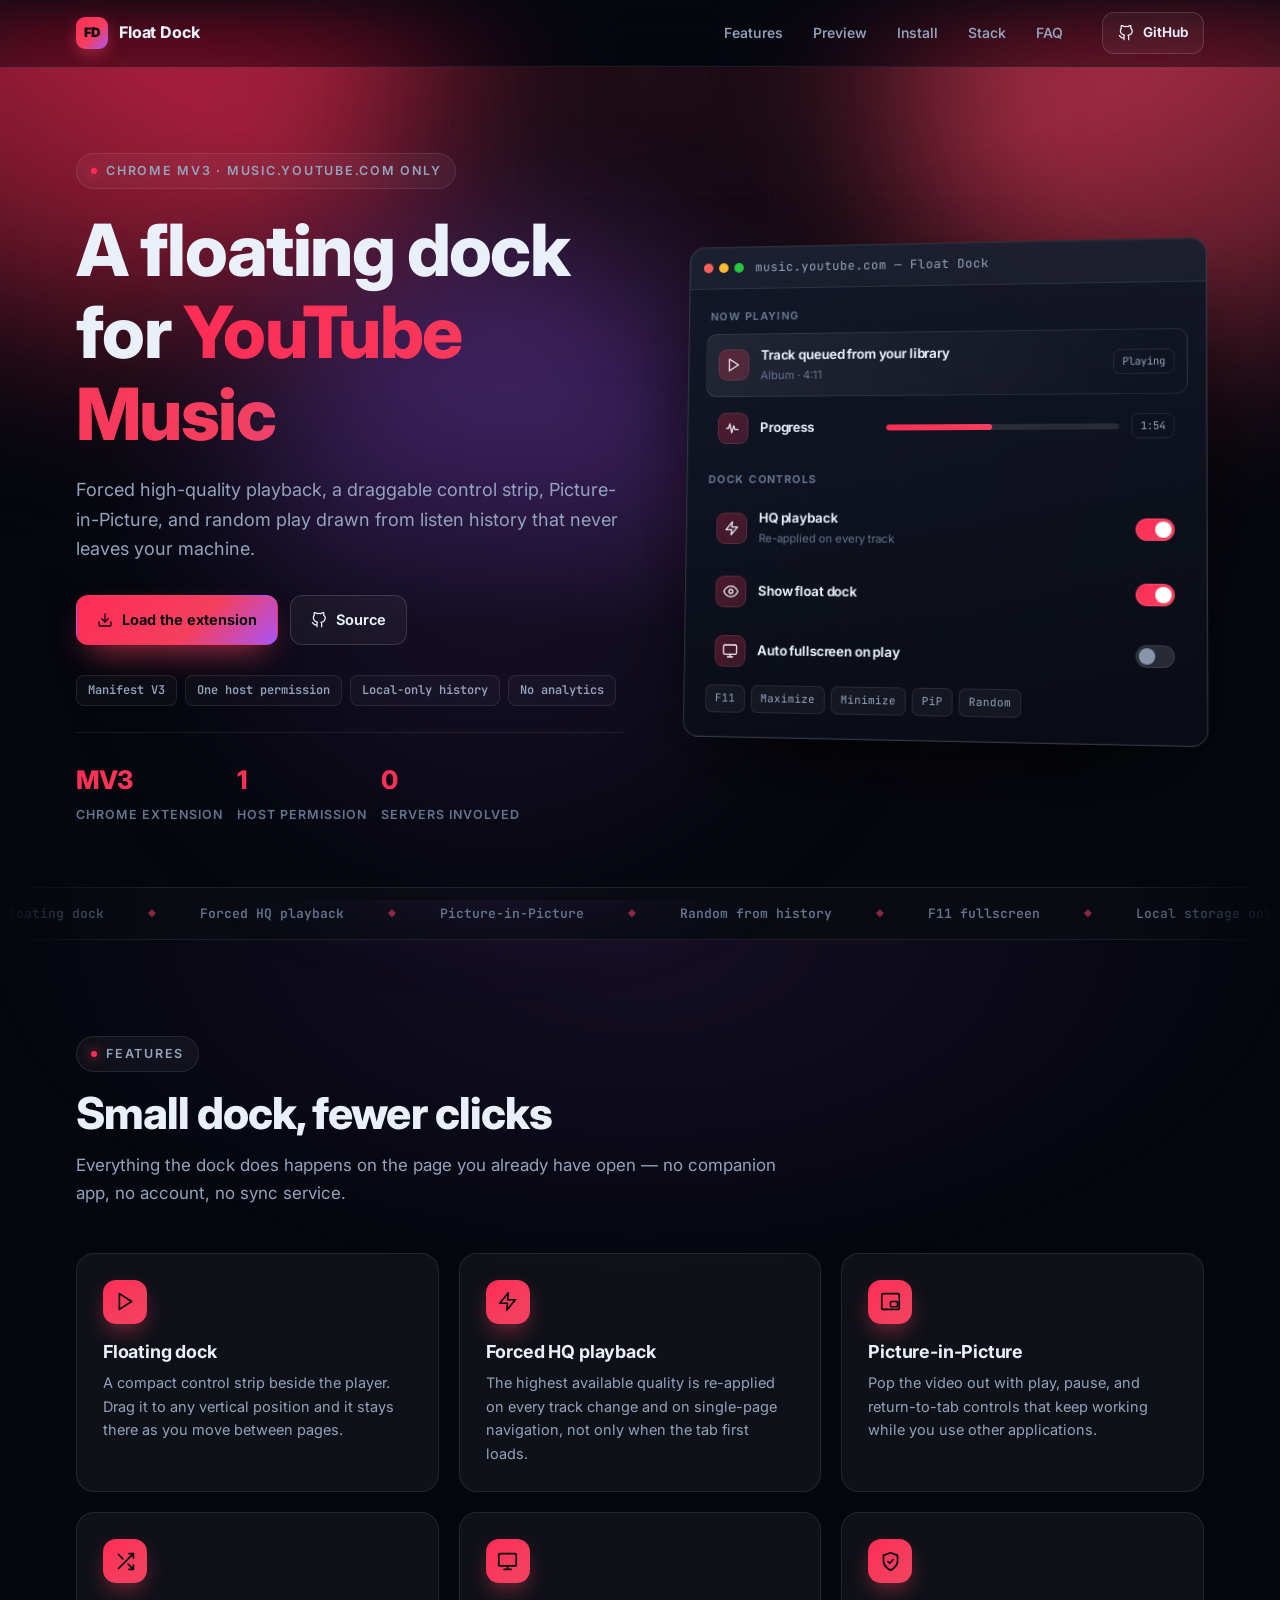
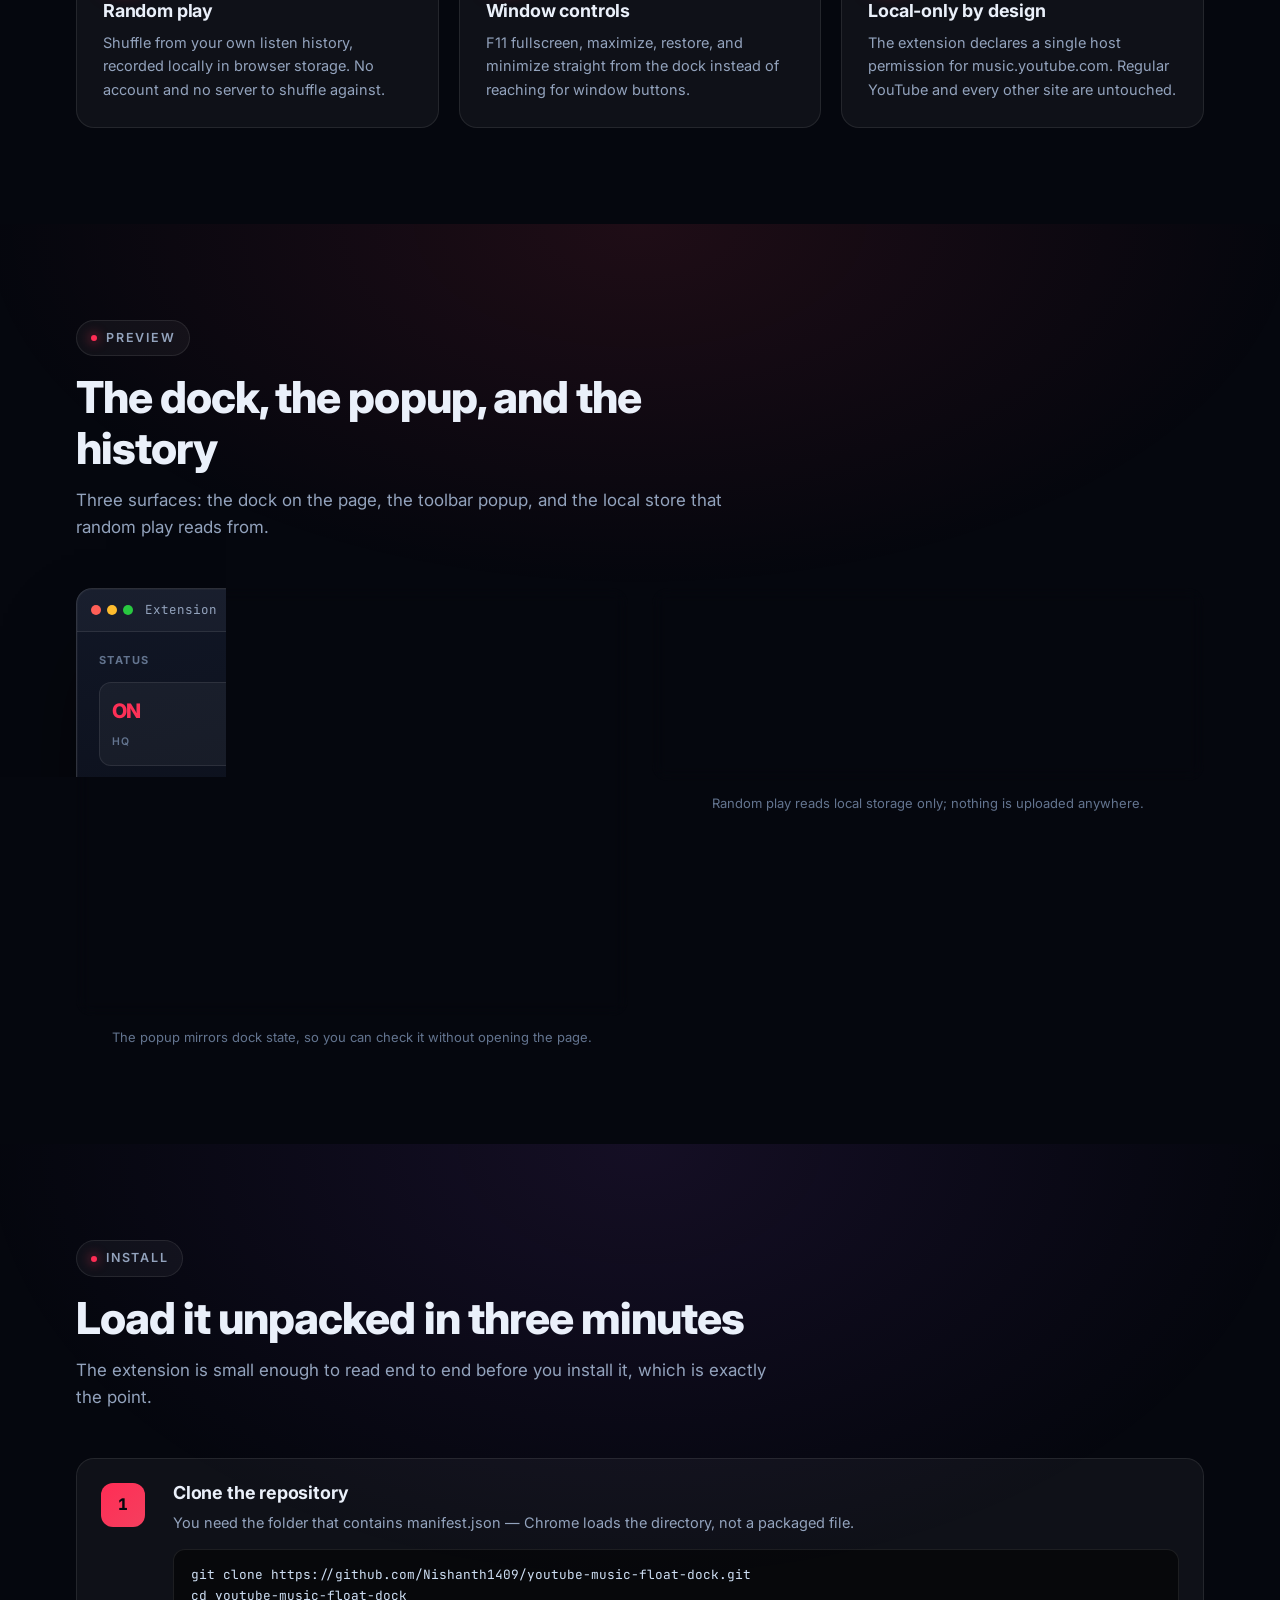
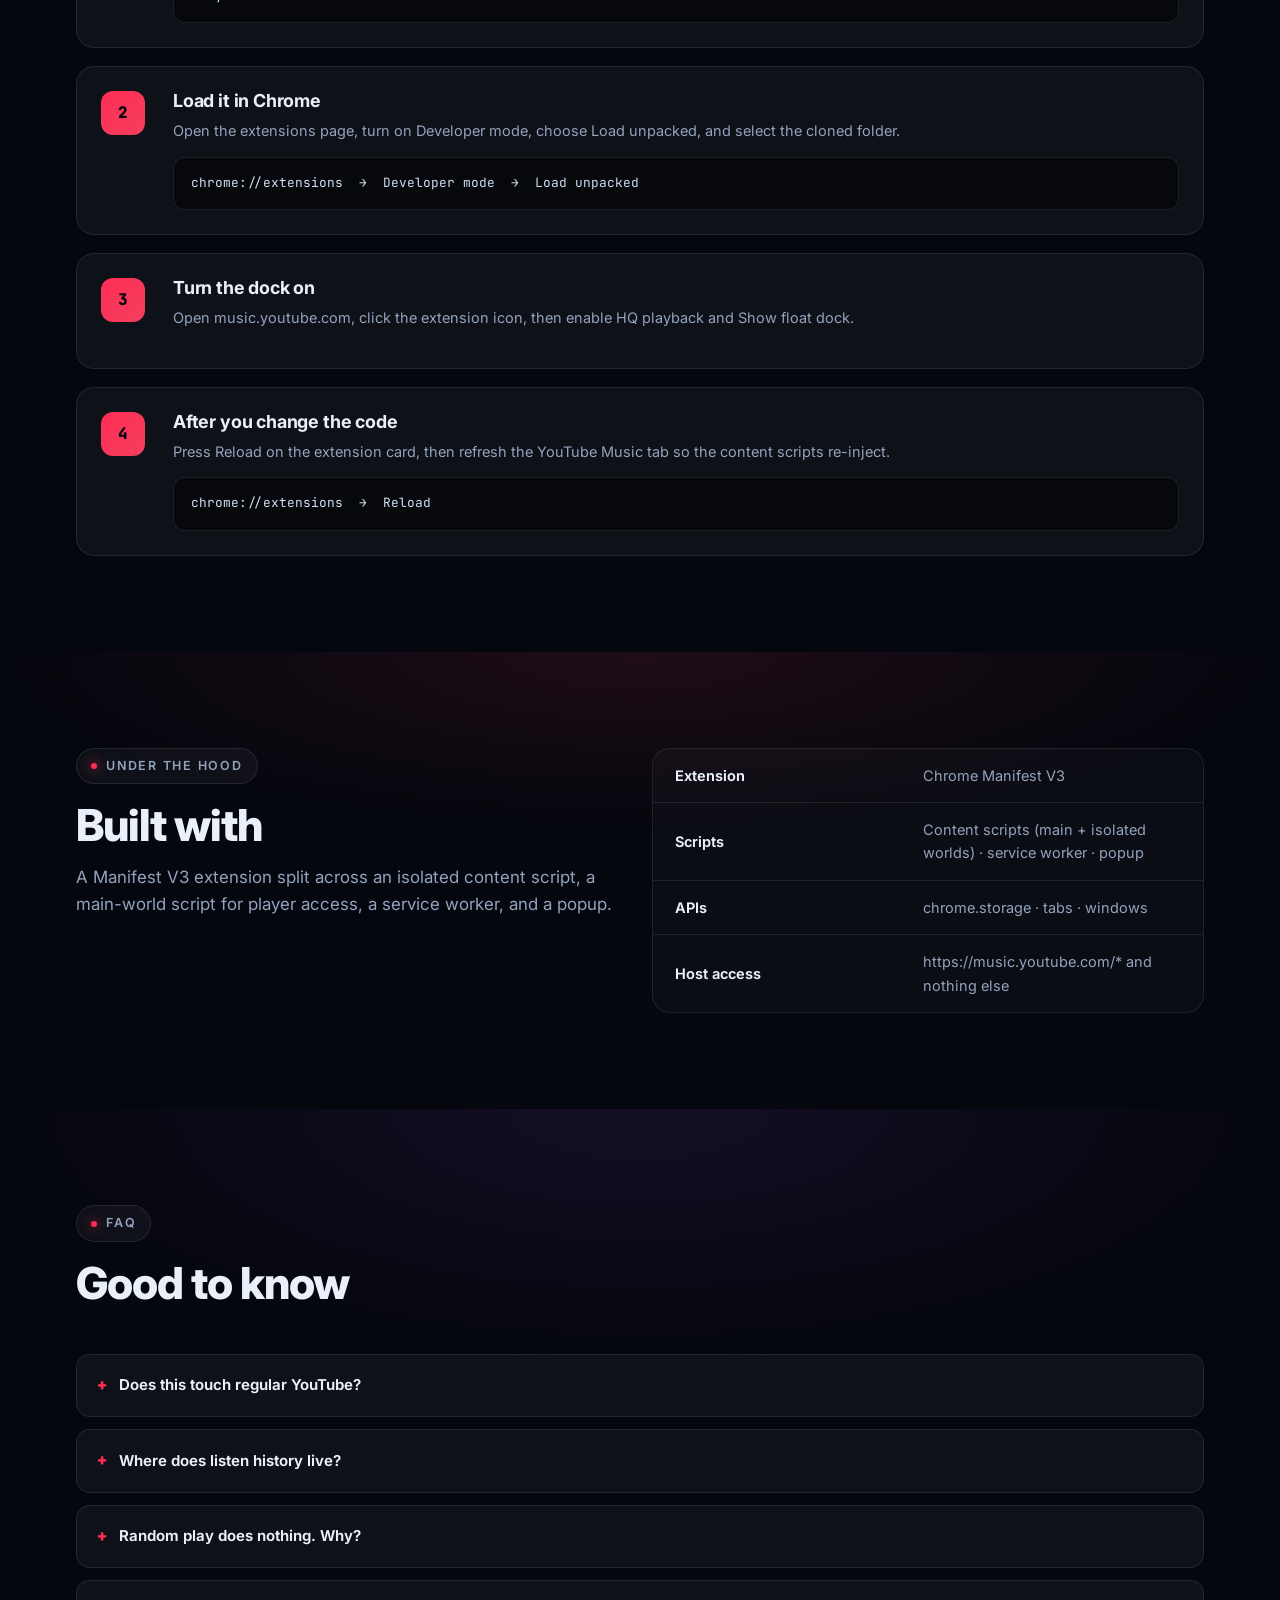
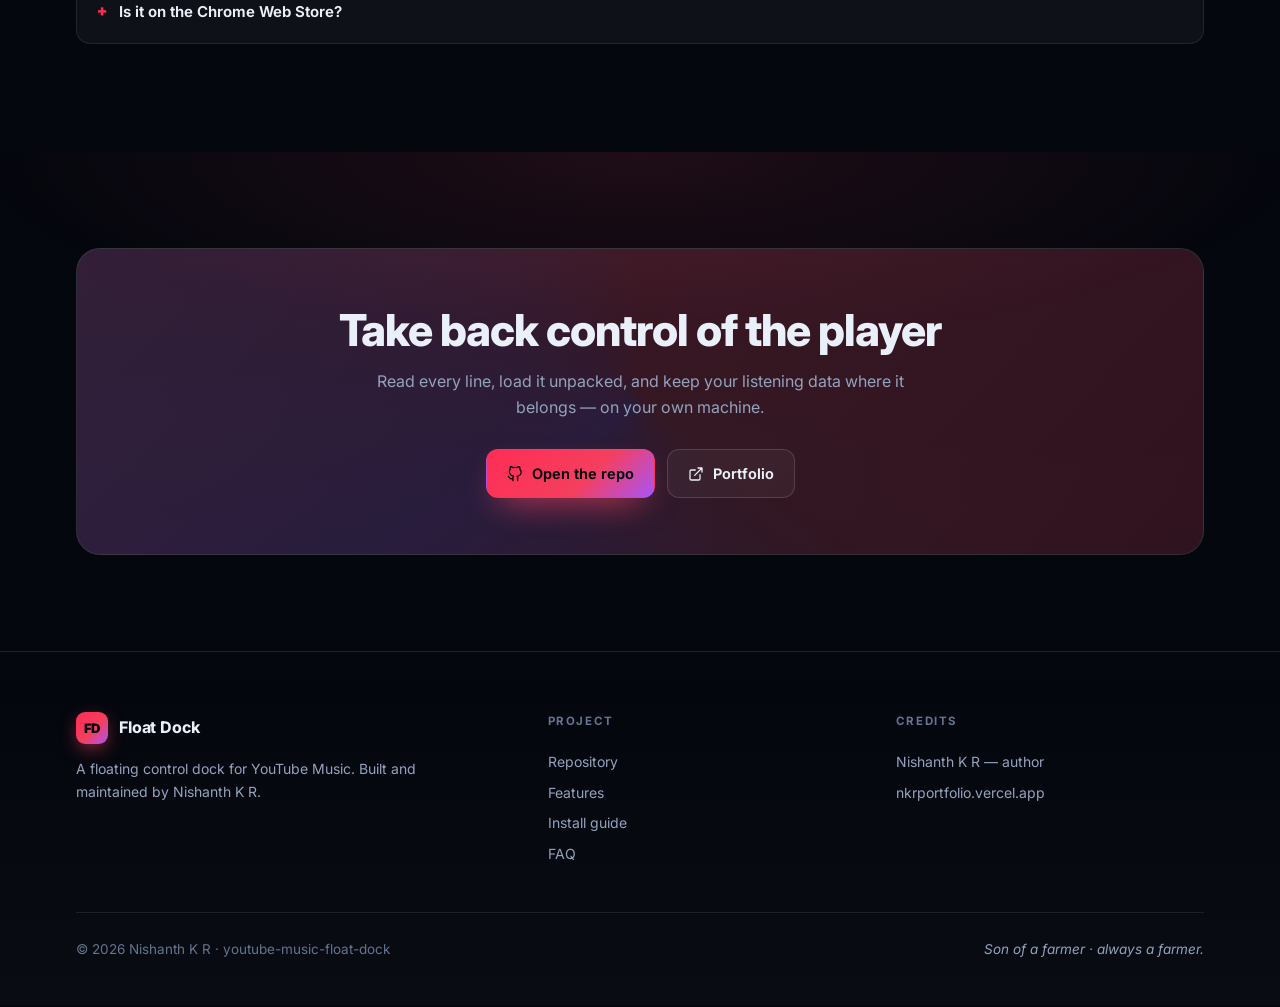
==== docs/index.html @ 1403c160 "Add project showcase site for GitHub Pages" ====
<!doctype html>
<html lang="en">
<head>
<meta charset="utf-8" />
<meta name="viewport" content="width=device-width,initial-scale=1" />
<title>Float Dock — A floating control dock for YouTube Music</title>
<meta name="description" content="Forced high-quality playback, a draggable control strip, Picture-in-Picture, and random play drawn from listen history that never leaves your machine." />
<meta name="author" content="Nishanth K R" />
<meta name="color-scheme" content="dark" />
<meta property="og:type" content="website" />
<meta property="og:title" content="Float Dock — A floating control dock for YouTube Music" />
<meta property="og:description" content="Forced high-quality playback, a draggable control strip, Picture-in-Picture, and random play drawn from listen history that never leaves your machine." />
<meta property="og:url" content="https://nishanth1409.github.io/youtube-music-float-dock/" />
<meta name="twitter:card" content="summary_large_image" />
<link rel="icon" href="data:image/svg+xml,%3Csvg xmlns=%22http://www.w3.org/2000/svg%22 viewBox=%220 0 32 32%22%3E%3Crect width=%2232%22 height=%2232%22 rx=%228%22 fill=%22%23ff2d55%22/%3E%3C/svg%3E" />
<link rel="preconnect" href="https://fonts.googleapis.com" />
<link rel="preconnect" href="https://fonts.gstatic.com" crossorigin />
<link href="https://fonts.googleapis.com/css2?family=Inter:wght@400;500;550;600;650;700;750;800;900&family=JetBrains+Mono:wght@400;500;600&display=swap" rel="stylesheet" />
<style>
:root{--a1:#ff2d55;--a2:#f43f5e;--a3:#a855f7}

*,*::before,*::after{box-sizing:border-box}
:root{
  --bg:#05070e; --bg2:#080c17;
  --txt:#eaf0fa; --mut:#93a3bd; --dim:#63748f;
  --card:rgba(255,255,255,.042); --card2:rgba(255,255,255,.028);
  --stroke:rgba(255,255,255,.085); --stroke2:rgba(255,255,255,.14);
  --r:18px; --maxw:1180px;
  --f:'Inter',ui-sans-serif,system-ui,-apple-system,'Segoe UI',Roboto,sans-serif;
  --fm:'JetBrains Mono',ui-monospace,'Cascadia Code',Consolas,monospace;
}
html{scroll-behavior:smooth}
body{margin:0;background:var(--bg);color:var(--txt);font-family:var(--f);
  -webkit-font-smoothing:antialiased;line-height:1.62;overflow-x:hidden}
img{max-width:100%;display:block}
a{color:inherit;text-decoration:none}

/* ---------- background ---------- */
.aurora{position:fixed;inset:-15% -10%;z-index:0;filter:blur(90px);opacity:.62;pointer-events:none}
.blob{position:absolute;border-radius:50%;mix-blend-mode:screen}
.b1{width:52vw;height:52vw;left:-8vw;top:-14vw;background:var(--a1);animation:drift1 26s ease-in-out infinite}
.b2{width:46vw;height:46vw;right:-6vw;top:-6vw;background:var(--a2);animation:drift2 31s ease-in-out infinite}
.b3{width:42vw;height:42vw;left:28vw;top:32vw;background:var(--a3);animation:drift3 36s ease-in-out infinite}
@keyframes drift1{0%,100%{transform:translate3d(0,0,0) scale(1)}50%{transform:translate3d(7vw,5vw,0) scale(1.14)}}
@keyframes drift2{0%,100%{transform:translate3d(0,0,0) scale(1.06)}50%{transform:translate3d(-6vw,7vw,0) scale(.9)}}
@keyframes drift3{0%,100%{transform:translate3d(0,0,0) scale(.95)}50%{transform:translate3d(5vw,-6vw,0) scale(1.15)}}
.grid-bg{position:fixed;inset:0;z-index:0;pointer-events:none;opacity:.35;
  background-image:linear-gradient(rgba(255,255,255,.045) 1px,transparent 1px),
                   linear-gradient(90deg,rgba(255,255,255,.045) 1px,transparent 1px);
  background-size:64px 64px;
  mask-image:radial-gradient(120% 90% at 50% 0%,#000 25%,transparent 75%);
  -webkit-mask-image:radial-gradient(120% 90% at 50% 0%,#000 25%,transparent 75%)}
.vignette{position:fixed;inset:0;z-index:0;pointer-events:none;
  background:radial-gradient(120% 80% at 50% -10%,transparent 40%,rgba(5,7,14,.85) 100%)}
.shell{position:relative;z-index:2}

/* ---------- layout ---------- */
.wrap{width:100%;max-width:var(--maxw);margin:0 auto;padding:0 26px}
section{padding:96px 0;position:relative}
section::before{content:'';position:absolute;inset:0;pointer-events:none;z-index:-1;
  background:radial-gradient(72% 55% at 50% 0%,color-mix(in srgb,var(--a2) 11%,transparent),transparent 72%)}
section:nth-of-type(even)::before{
  background:radial-gradient(72% 55% at 50% 0%,color-mix(in srgb,var(--a3) 10%,transparent),transparent 72%)}
.eyebrow{display:inline-flex;align-items:center;gap:9px;font-size:12.5px;font-weight:600;
  letter-spacing:.14em;text-transform:uppercase;color:var(--mut);
  border:1px solid var(--stroke);background:var(--card);padding:7px 14px;border-radius:999px}
.eyebrow .dot{width:6px;height:6px;border-radius:50%;background:var(--a1);
  box-shadow:0 0 12px var(--a1);animation:pulse 2.4s ease-in-out infinite}
@keyframes pulse{0%,100%{opacity:1}50%{opacity:.35}}
h1,h2,h3{line-height:1.14;letter-spacing:-.022em;margin:0}
h1{font-size:clamp(2.5rem,6.2vw,4.5rem);font-weight:800}
h2{font-size:clamp(1.85rem,3.6vw,2.75rem);font-weight:800}
h3{font-size:1.12rem;font-weight:700;letter-spacing:-.01em}
p{margin:0}
.grad{background:linear-gradient(100deg,var(--a1),var(--a2) 42%,var(--a3) 78%,var(--a1));
  background-size:220% 100%;-webkit-background-clip:text;background-clip:text;color:transparent;
  animation:shimmer 9s linear infinite}
@keyframes shimmer{to{background-position:220% 0}}
.lead{color:var(--mut);font-size:1.06rem;max-width:64ch}
.shead{max-width:70ch;margin-bottom:46px}
.shead h2{margin:16px 0 14px}

/* ---------- nav ---------- */
.nav{position:sticky;top:0;z-index:50;backdrop-filter:blur(18px) saturate(150%);
  -webkit-backdrop-filter:blur(18px) saturate(150%);
  background:linear-gradient(180deg,rgba(5,7,14,.82),rgba(5,7,14,.5));
  border-bottom:1px solid var(--stroke)}
.nav .wrap{display:flex;align-items:center;gap:18px;height:66px}
.brand{display:flex;align-items:center;gap:11px;font-weight:750;letter-spacing:-.01em;white-space:nowrap}
.logo{width:32px;height:32px;border-radius:9px;display:grid;place-items:center;flex:0 0 auto;
  background:linear-gradient(135deg,var(--a1),var(--a2) 55%,var(--a3));
  color:#04070d;font-weight:900;font-size:13px;letter-spacing:-.03em;
  box-shadow:0 6px 20px -6px var(--a2)}
.nlinks{display:flex;gap:4px;margin-left:auto}
.nlinks a{padding:8px 13px;border-radius:10px;font-size:14px;color:var(--mut);font-weight:550;
  transition:.18s}
.nlinks a:hover{color:var(--txt);background:var(--card)}
.nav .btn{margin-left:8px}

/* ---------- buttons ---------- */
.btn{display:inline-flex;align-items:center;gap:9px;padding:12px 20px;border-radius:12px;
  font-size:14.5px;font-weight:650;border:1px solid transparent;cursor:pointer;transition:.2s;
  white-space:nowrap}
.btn svg{width:16px;height:16px}
.btn-p{background:linear-gradient(135deg,var(--a1),var(--a2) 60%,var(--a3));color:#04070d;
  box-shadow:0 14px 34px -14px var(--a2)}
.btn-p:hover{transform:translateY(-2px);box-shadow:0 20px 42px -14px var(--a2)}
.btn-g{background:var(--card);border-color:var(--stroke2);color:var(--txt)}
.btn-g:hover{background:rgba(255,255,255,.08);transform:translateY(-2px)}
.btn-s{padding:9px 15px;font-size:13.5px}

/* ---------- hero ---------- */
.hero{padding:86px 0 60px}
.hero-grid{display:grid;grid-template-columns:1.02fr .98fr;gap:56px;align-items:center}
.hero h1{margin:20px 0 20px}
.hero .lead{font-size:1.13rem}
.cta{display:flex;flex-wrap:wrap;gap:12px;margin:32px 0 30px}
.badges{display:flex;flex-wrap:wrap;gap:8px;margin-bottom:26px}
.pill{font-size:12px;font-weight:600;padding:5px 11px;border-radius:8px;color:var(--mut);
  border:1px solid var(--stroke);background:var(--card2);font-family:var(--fm)}
.stats{display:flex;flex-wrap:wrap;gap:14px;padding-top:26px;border-top:1px solid var(--stroke)}
.stat{min-width:96px}
.stat b{display:block;font-size:1.6rem;font-weight:800;letter-spacing:-.03em;
  background:linear-gradient(135deg,var(--a1),var(--a2));-webkit-background-clip:text;
  background-clip:text;color:transparent}
.stat span{font-size:12.5px;color:var(--dim);text-transform:uppercase;letter-spacing:.08em;font-weight:600}

/* ---------- mock window ---------- */
.mock{border-radius:16px;overflow:hidden;border:1px solid var(--stroke2);
  background:linear-gradient(170deg,rgba(18,24,40,.95),rgba(8,11,20,.98));
  box-shadow:0 40px 90px -30px rgba(0,0,0,.9),0 0 0 1px rgba(255,255,255,.03) inset;
  backdrop-filter:blur(8px)}
.mock.tilt{transform:perspective(1500px) rotateY(-7deg) rotateX(3deg);transition:.6s}
.mock.tilt:hover{transform:perspective(1500px) rotateY(-2deg) rotateX(1deg)}
.mock-bar{display:flex;align-items:center;gap:8px;padding:11px 14px;
  background:rgba(255,255,255,.035);border-bottom:1px solid var(--stroke)}
.dots{display:flex;gap:6px}
.dots i{width:10px;height:10px;border-radius:50%;background:#3a4459}
.dots i:nth-child(1){background:#ff5f57}.dots i:nth-child(2){background:#febc2e}
.dots i:nth-child(3){background:#28c840}
.mock-title{font-size:12.5px;color:var(--mut);font-family:var(--fm);margin-left:4px;
  white-space:nowrap;overflow:hidden;text-overflow:ellipsis}
.mock-body{padding:18px}
.mock-glow{position:absolute;inset:0;pointer-events:none}
.mock-holder{position:relative}
.mock-holder::before{content:'';position:absolute;inset:-14% -8%;z-index:-1;border-radius:40px;
  background:radial-gradient(60% 60% at 50% 50%,var(--a2),transparent 70%);opacity:.28;filter:blur(50px)}

/* mock rows */
.mrow{display:flex;align-items:center;gap:12px;padding:11px 12px;border-radius:11px;
  border:1px solid transparent;transition:.2s}
.mrow+.mrow{margin-top:4px}
.mrow.act{background:linear-gradient(90deg,rgba(255,255,255,.07),transparent);
  border-color:var(--stroke)}
.mico{width:32px;height:32px;flex:0 0 auto;border-radius:9px;display:grid;place-items:center;
  background:linear-gradient(135deg,color-mix(in srgb,var(--a1) 26%,transparent),color-mix(in srgb,var(--a2) 20%,transparent));
  border:1px solid var(--stroke);color:var(--txt)}
.mico svg{width:16px;height:16px}
.mtxt{min-width:0;flex:1}
.mtxt b{display:block;font-size:13.5px;font-weight:650;letter-spacing:-.01em;
  white-space:nowrap;overflow:hidden;text-overflow:ellipsis}
.mtxt span{font-size:11.5px;color:var(--dim);white-space:nowrap;overflow:hidden;
  text-overflow:ellipsis;display:block}
.mtag{font-size:10.5px;font-family:var(--fm);color:var(--mut);border:1px solid var(--stroke);
  padding:3px 8px;border-radius:7px;white-space:nowrap;flex:0 0 auto}
.mhead{font-size:11px;font-weight:700;letter-spacing:.13em;text-transform:uppercase;
  color:var(--dim);margin:16px 4px 8px}
.mhead:first-child{margin-top:2px}
.sw{width:38px;height:22px;border-radius:999px;flex:0 0 auto;position:relative;
  background:rgba(255,255,255,.12);border:1px solid var(--stroke);transition:.2s}
.sw::after{content:'';position:absolute;top:2px;left:2px;width:16px;height:16px;border-radius:50%;
  background:#8895ab;transition:.2s}
.sw.on{background:linear-gradient(135deg,var(--a1),var(--a2))}
.sw.on::after{left:18px;background:#fff}
.mbar{height:6px;border-radius:999px;background:rgba(255,255,255,.1);overflow:hidden;flex:1}
.mbar i{display:block;height:100%;border-radius:999px;
  background:linear-gradient(90deg,var(--a1),var(--a2))}
.mchips{display:flex;flex-wrap:wrap;gap:6px;padding:6px 4px}
.mchips span{font-size:11px;font-family:var(--fm);padding:4px 9px;border-radius:7px;
  color:var(--mut);background:var(--card);border:1px solid var(--stroke)}
.term{font-family:var(--fm);font-size:12.5px;line-height:1.85;padding:16px 18px}
.term div{white-space:pre-wrap;word-break:break-word}
.term .c{color:var(--a1)}.term .o{color:var(--mut)}.term .w{color:#f0b23a}
.mstats{display:grid;grid-template-columns:repeat(3,1fr);gap:10px;padding:4px}
.mstat{padding:12px;border-radius:12px;background:var(--card);border:1px solid var(--stroke)}
.mstat b{display:block;font-size:1.25rem;font-weight:800;letter-spacing:-.03em;
  background:linear-gradient(135deg,var(--a1),var(--a2));-webkit-background-clip:text;
  background-clip:text;color:transparent}
.mstat span{font-size:10.5px;color:var(--dim);text-transform:uppercase;letter-spacing:.07em;
  font-weight:600}
.spark{display:flex;align-items:flex-end;gap:4px;height:56px;padding:6px 4px}
.spark i{flex:1;border-radius:3px 3px 0 0;background:linear-gradient(180deg,var(--a1),var(--a2));
  opacity:.85}

/* ---------- marquee ---------- */
.mq{overflow:hidden;border-top:1px solid var(--stroke);border-bottom:1px solid var(--stroke);
  background:rgba(255,255,255,.02);padding:15px 0;
  mask-image:linear-gradient(90deg,transparent,#000 12%,#000 88%,transparent);
  -webkit-mask-image:linear-gradient(90deg,transparent,#000 12%,#000 88%,transparent)}
.mq-in{display:flex;gap:44px;width:max-content;animation:slide 32s linear infinite}
.mq-in span{font-size:13px;font-weight:600;color:var(--dim);white-space:nowrap;font-family:var(--fm)}
.mq-in span::after{content:'◆';margin-left:44px;color:var(--a2);opacity:.55}
@keyframes slide{to{transform:translateX(-50%)}}

/* ---------- cards ---------- */
.cards{display:grid;grid-template-columns:repeat(auto-fit,minmax(292px,1fr));gap:20px}
.card{position:relative;padding:26px;border-radius:var(--r);background:var(--card);
  border:1px solid var(--stroke);overflow:hidden;transition:.28s}
.card::after{content:'';position:absolute;inset:0;border-radius:var(--r);padding:1px;
  background:linear-gradient(135deg,var(--a1),transparent 45%,transparent 60%,var(--a3));
  -webkit-mask:linear-gradient(#000 0 0) content-box,linear-gradient(#000 0 0);
  mask:linear-gradient(#000 0 0) content-box,linear-gradient(#000 0 0);
  -webkit-mask-composite:xor;mask-composite:exclude;opacity:0;transition:.28s;pointer-events:none}
.card:hover{transform:translateY(-4px);background:rgba(255,255,255,.062)}
.card:hover::after{opacity:.9}
.tile{width:44px;height:44px;border-radius:13px;display:grid;place-items:center;margin-bottom:18px;
  background:linear-gradient(135deg,var(--a1),var(--a2) 70%);color:#04070d;
  box-shadow:0 10px 26px -10px var(--a2)}
.tile svg{width:21px;height:21px}
.card h3{margin-bottom:9px}
.card p{color:var(--mut);font-size:14.5px}
.num{position:absolute;top:20px;right:24px;font-family:var(--fm);font-size:2.6rem;font-weight:800;
  color:rgba(255,255,255,.055);letter-spacing:-.04em;line-height:1}

/* ---------- gallery ---------- */
.gal{display:grid;grid-template-columns:repeat(auto-fit,minmax(330px,1fr));gap:24px}
.gal figure{margin:0}
.gal figcaption{color:var(--dim);font-size:13px;margin-top:12px;text-align:center}

/* ---------- steps ---------- */
.steps{display:grid;gap:18px}
.step{display:grid;grid-template-columns:52px 1fr;gap:20px;padding:24px;border-radius:var(--r);
  background:var(--card);border:1px solid var(--stroke)}
.sn{width:44px;height:44px;border-radius:12px;display:grid;place-items:center;font-weight:800;
  font-family:var(--fm);background:linear-gradient(135deg,var(--a1),var(--a2));color:#04070d}
.step h3{margin-bottom:8px}
.step p{color:var(--mut);font-size:14.5px;margin-bottom:14px}
pre{margin:0;padding:15px 17px;border-radius:12px;background:rgba(0,0,0,.5);
  border:1px solid var(--stroke);overflow-x:auto}
code{font-family:var(--fm);font-size:12.8px;color:#cfe0f5;white-space:pre}
.ln{color:var(--a1)}

/* ---------- table ---------- */
.tbl{border:1px solid var(--stroke);border-radius:var(--r);overflow:hidden;background:var(--card2)}
.tr{display:grid;grid-template-columns:230px 1fr;gap:18px;padding:15px 22px;
  border-bottom:1px solid var(--stroke);font-size:14.5px;align-items:center}
.tr:last-child{border-bottom:none}
.tr b{font-weight:650}
.tr span{color:var(--mut)}
.two{display:grid;grid-template-columns:1fr 1fr;gap:24px;align-items:start}

/* ---------- faq ---------- */
details{border:1px solid var(--stroke);border-radius:14px;background:var(--card);
  padding:0 20px;margin-bottom:12px;transition:.2s}
details[open]{background:rgba(255,255,255,.058)}
summary{cursor:pointer;padding:17px 0;font-weight:650;font-size:15px;list-style:none;
  display:flex;align-items:center;gap:12px}
summary::-webkit-details-marker{display:none}
summary::before{content:'+';font-family:var(--fm);color:var(--a1);font-weight:800;font-size:17px;
  flex:0 0 auto;transition:.2s}
details[open] summary::before{content:'−'}
details p{color:var(--mut);font-size:14.5px;padding:0 0 18px 28px}

/* ---------- cta band ---------- */
.band{border-radius:24px;padding:56px 44px;text-align:center;position:relative;overflow:hidden;
  border:1px solid var(--stroke2);
  background:linear-gradient(135deg,rgba(255,255,255,.07),rgba(255,255,255,.02))}
.band::before{content:'';position:absolute;inset:-60% -20%;
  background:conic-gradient(from 0deg,var(--a1),var(--a2),var(--a3),var(--a1));
  opacity:.16;animation:spin 22s linear infinite}
@keyframes spin{to{transform:rotate(360deg)}}
.band>*{position:relative}
.band p{color:var(--mut);margin:14px auto 28px;max-width:56ch}
.band .cta{justify-content:center;margin:0}

/* ---------- footer ---------- */
footer{border-top:1px solid var(--stroke);padding:60px 0 44px;
  background:linear-gradient(180deg,transparent,rgba(255,255,255,.022))}
.fgrid{display:grid;grid-template-columns:1.4fr 1fr 1fr;gap:40px;margin-bottom:42px}
.fgrid h4{font-size:11.5px;letter-spacing:.14em;text-transform:uppercase;color:var(--dim);
  margin:0 0 16px;font-weight:700}
.fgrid a{display:block;color:var(--mut);font-size:14px;padding:4px 0;transition:.18s}
.fgrid a:hover{color:var(--a1)}
.fbrand p{color:var(--mut);font-size:14px;margin-top:14px;max-width:40ch}
.fbot{display:flex;flex-wrap:wrap;gap:16px;justify-content:space-between;align-items:center;
  padding-top:26px;border-top:1px solid var(--stroke);color:var(--dim);font-size:13.5px}
.fbot em{color:var(--mut);font-style:italic}

/* ---------- reveal ---------- */
.rv{opacity:0;transform:translateY(26px);transition:.75s cubic-bezier(.16,1,.3,1)}
.rv.in{opacity:1;transform:none}

/* ---------- responsive ---------- */
@media(max-width:1000px){
  .hero-grid{grid-template-columns:1fr;gap:44px}
  .mock.tilt{transform:none}
  .fgrid{grid-template-columns:1fr 1fr}
  .two{grid-template-columns:1fr}
}
@media(max-width:720px){
  section{padding:70px 0}
  .hero{padding:52px 0 40px}
  .wrap{padding:0 18px}
  .nlinks{display:none}
  .tr{grid-template-columns:1fr;gap:4px}
  .fgrid{grid-template-columns:1fr;gap:30px}
  .band{padding:40px 22px}
  .mstats{grid-template-columns:1fr}
  .step{grid-template-columns:1fr;gap:14px}
}
@media(min-width:1700px){
  :root{--maxw:1420px}
  h1{font-size:5rem}
  .hero{padding:110px 0 74px}
  section{padding:118px 0}
}

</style>
</head>
<body>
<div class="aurora"><div class="blob b1"></div><div class="blob b2"></div><div class="blob b3"></div></div>
<div class="grid-bg"></div>
<div class="vignette"></div>

<div class="shell">
<header class="nav">
  <div class="wrap">
    <a class="brand" href="#top"><span class="logo">FD</span> Float Dock</a>
    <nav class="nlinks"><a href="#features">Features</a><a href="#preview">Preview</a><a href="#install">Install</a><a href="#stack">Stack</a><a href="#faq">FAQ</a></nav>
    <a class="btn btn-g btn-s" href="https://github.com/Nishanth1409/youtube-music-float-dock" target="_blank" rel="noopener"><svg viewBox="0 0 24 24" fill="none" stroke="currentColor" stroke-width="1.9" stroke-linecap="round" stroke-linejoin="round"><path d="M9 19c-5 1.5-5-2.5-7-3m14 6v-3.9a3.4 3.4 0 0 0-.9-2.6c3-.4 6.2-1.5 6.2-6.7A5.2 5.2 0 0 0 19 4.8 4.9 4.9 0 0 0 18.9 1S17.6.6 15 2.4a12.3 12.3 0 0 0-6 0C6.4.6 5.1 1 5.1 1A4.9 4.9 0 0 0 5 4.8a5.2 5.2 0 0 0-1.4 3.6c0 5.2 3.2 6.3 6.2 6.7A3.4 3.4 0 0 0 9 17.7V22"/></svg> GitHub</a>
  </div>
</header>

<main id="top">
  <section class="hero">
    <div class="wrap hero-grid">
      <div>
        <span class="eyebrow"><span class="dot"></span>Chrome MV3 · music.youtube.com only</span>
        <h1>A floating dock for <span class="grad">YouTube Music</span></h1>
        <p class="lead">Forced high-quality playback, a draggable control strip, Picture-in-Picture, and random play drawn from listen history that never leaves your machine.</p>
        <div class="cta">
          <a class="btn btn-p" href="#install"><svg viewBox="0 0 24 24" fill="none" stroke="currentColor" stroke-width="1.9" stroke-linecap="round" stroke-linejoin="round"><path d="M21 15v4a2 2 0 0 1-2 2H5a2 2 0 0 1-2-2v-4"/><polyline points="7 10 12 15 17 10"/><path d="M12 15V3"/></svg> Load the extension</a>
          
          <a class="btn btn-g" href="https://github.com/Nishanth1409/youtube-music-float-dock" target="_blank" rel="noopener"><svg viewBox="0 0 24 24" fill="none" stroke="currentColor" stroke-width="1.9" stroke-linecap="round" stroke-linejoin="round"><path d="M9 19c-5 1.5-5-2.5-7-3m14 6v-3.9a3.4 3.4 0 0 0-.9-2.6c3-.4 6.2-1.5 6.2-6.7A5.2 5.2 0 0 0 19 4.8 4.9 4.9 0 0 0 18.9 1S17.6.6 15 2.4a12.3 12.3 0 0 0-6 0C6.4.6 5.1 1 5.1 1A4.9 4.9 0 0 0 5 4.8a5.2 5.2 0 0 0-1.4 3.6c0 5.2 3.2 6.3 6.2 6.7A3.4 3.4 0 0 0 9 17.7V22"/></svg> Source</a>
        </div>
        <div class="badges"><span class="pill">Manifest V3</span><span class="pill">One host permission</span><span class="pill">Local-only history</span><span class="pill">No analytics</span></div>
        <div class="stats"><div class="stat"><b>MV3</b><span>Chrome extension</span></div><div class="stat"><b>1</b><span>Host permission</span></div><div class="stat"><b>0</b><span>Servers involved</span></div></div>
      </div>
      <div class="mock-holder rv"><div class="mock tilt"><div class="mock-bar"><div class="dots"><i></i><i></i><i></i></div><div class="mock-title">music.youtube.com — Float Dock</div></div><div class="mock-body"><div class="mhead">Now playing</div><div class="mrow act"><div class="mico"><svg viewBox="0 0 24 24" fill="none" stroke="currentColor" stroke-width="1.9" stroke-linecap="round" stroke-linejoin="round"><polygon points="5 3 19 12 5 21 5 3"/></svg></div><div class="mtxt"><b>Track queued from your library</b><span>Album · 4:11</span></div><span class="mtag">Playing</span></div><div class="mrow"><div class="mico"><svg viewBox="0 0 24 24" fill="none" stroke="currentColor" stroke-width="1.9" stroke-linecap="round" stroke-linejoin="round"><path d="M2 12h3l2-7 3 14 3-11 2 6h5"/></svg></div><div class="mtxt" style="max-width:118px"><b>Progress</b></div><div class="mbar"><i style="width:46%"></i></div><span class="mtag">1:54</span></div><div class="mhead">Dock controls</div><div class="mrow"><div class="mico"><svg viewBox="0 0 24 24" fill="none" stroke="currentColor" stroke-width="1.9" stroke-linecap="round" stroke-linejoin="round"><polygon points="13 2 3 14 12 14 11 22 21 10 12 10 13 2"/></svg></div><div class="mtxt"><b>HQ playback</b><span>Re-applied on every track</span></div><div class="sw on"></div></div><div class="mrow"><div class="mico"><svg viewBox="0 0 24 24" fill="none" stroke="currentColor" stroke-width="1.9" stroke-linecap="round" stroke-linejoin="round"><path d="M1 12s4-8 11-8 11 8 11 8-4 8-11 8-11-8-11-8z"/><circle cx="12" cy="12" r="3"/></svg></div><div class="mtxt"><b>Show float dock</b></div><div class="sw on"></div></div><div class="mrow"><div class="mico"><svg viewBox="0 0 24 24" fill="none" stroke="currentColor" stroke-width="1.9" stroke-linecap="round" stroke-linejoin="round"><rect x="2" y="3" width="20" height="14" rx="2"/><path d="M8 21h8M12 17v4"/></svg></div><div class="mtxt"><b>Auto fullscreen on play</b></div><div class="sw"></div></div><div class="mchips"><span>F11</span><span>Maximize</span><span>Minimize</span><span>PiP</span><span>Random</span></div></div></div></div>
    </div>
  </section>

  <div class="mq"><div class="mq-in"><span>Floating dock</span><span>Forced HQ playback</span><span>Picture-in-Picture</span><span>Random from history</span><span>F11 fullscreen</span><span>Local storage only</span><span>Floating dock</span><span>Forced HQ playback</span><span>Picture-in-Picture</span><span>Random from history</span><span>F11 fullscreen</span><span>Local storage only</span></div></div>

  <section id="features">
    <div class="wrap">
      <div class="shead rv">
        <span class="eyebrow"><span class="dot"></span>Features</span>
        <h2>Small dock, fewer clicks</h2>
        <p class="lead">Everything the dock does happens on the page you already have open — no companion app, no account, no sync service.</p>
      </div>
      <div class="cards"><div class="card rv"><div class="tile"><svg viewBox="0 0 24 24" fill="none" stroke="currentColor" stroke-width="1.9" stroke-linecap="round" stroke-linejoin="round"><polygon points="5 3 19 12 5 21 5 3"/></svg></div><h3>Floating dock</h3><p>A compact control strip beside the player. Drag it to any vertical position and it stays there as you move between pages.</p></div><div class="card rv"><div class="tile"><svg viewBox="0 0 24 24" fill="none" stroke="currentColor" stroke-width="1.9" stroke-linecap="round" stroke-linejoin="round"><polygon points="13 2 3 14 12 14 11 22 21 10 12 10 13 2"/></svg></div><h3>Forced HQ playback</h3><p>The highest available quality is re-applied on every track change and on single-page navigation, not only when the tab first loads.</p></div><div class="card rv"><div class="tile"><svg viewBox="0 0 24 24" fill="none" stroke="currentColor" stroke-width="1.9" stroke-linecap="round" stroke-linejoin="round"><rect x="2" y="3" width="20" height="18" rx="2"/><rect x="12" y="12" width="8" height="6" rx="1"/></svg></div><h3>Picture-in-Picture</h3><p>Pop the video out with play, pause, and return-to-tab controls that keep working while you use other applications.</p></div><div class="card rv"><div class="tile"><svg viewBox="0 0 24 24" fill="none" stroke="currentColor" stroke-width="1.9" stroke-linecap="round" stroke-linejoin="round"><path d="M16 3h5v5M4 20 21 3M21 16v5h-5M15 15l6 6M4 4l5 5"/></svg></div><h3>Random play</h3><p>Shuffle from your own listen history, recorded locally in browser storage. No account and no server to shuffle against.</p></div><div class="card rv"><div class="tile"><svg viewBox="0 0 24 24" fill="none" stroke="currentColor" stroke-width="1.9" stroke-linecap="round" stroke-linejoin="round"><rect x="2" y="3" width="20" height="14" rx="2"/><path d="M8 21h8M12 17v4"/></svg></div><h3>Window controls</h3><p>F11 fullscreen, maximize, restore, and minimize straight from the dock instead of reaching for window buttons.</p></div><div class="card rv"><div class="tile"><svg viewBox="0 0 24 24" fill="none" stroke="currentColor" stroke-width="1.9" stroke-linecap="round" stroke-linejoin="round"><path d="M12 22s8-4 8-10V5l-8-3-8 3v7c0 6 8 10 8 10z"/><path d="m9 12 2 2 4-4"/></svg></div><h3>Local-only by design</h3><p>The extension declares a single host permission for music.youtube.com. Regular YouTube and every other site are untouched.</p></div></div>
    </div>
  </section>

  <section id="preview">
    <div class="wrap">
      <div class="shead rv">
        <span class="eyebrow"><span class="dot"></span>Preview</span>
        <h2>The dock, the popup, and the history</h2>
        <p class="lead">Three surfaces: the dock on the page, the toolbar popup, and the local store that random play reads from.</p>
      </div>
      <div class="gal"><figure class="rv"><div class="mock"><div class="mock-bar"><div class="dots"><i></i><i></i><i></i></div><div class="mock-title">Extension popup</div></div><div class="mock-body"><div class="mhead">Status</div><div class="mstats"><div class="mstat"><b>ON</b><span>HQ</span></div><div class="mstat"><b>Visible</b><span>Dock</span></div><div class="mstat"><b>High</b><span>Quality</span></div></div><div class="mhead">Preferences</div><div class="mrow"><div class="mico"><svg viewBox="0 0 24 24" fill="none" stroke="currentColor" stroke-width="1.9" stroke-linecap="round" stroke-linejoin="round"><polygon points="13 2 3 14 12 14 11 22 21 10 12 10 13 2"/></svg></div><div class="mtxt"><b>Force highest quality</b></div><div class="sw on"></div></div><div class="mrow"><div class="mico"><svg viewBox="0 0 24 24" fill="none" stroke="currentColor" stroke-width="1.9" stroke-linecap="round" stroke-linejoin="round"><path d="M16 3h5v5M4 20 21 3M21 16v5h-5M15 15l6 6M4 4l5 5"/></svg></div><div class="mtxt"><b>Random from history</b></div><div class="sw on"></div></div><div class="mrow"><div class="mico"><svg viewBox="0 0 24 24" fill="none" stroke="currentColor" stroke-width="1.9" stroke-linecap="round" stroke-linejoin="round"><path d="M4 21v-7M4 10V3M12 21v-9M12 8V3M20 21v-5M20 12V3M1 14h6M9 8h6M17 16h6"/></svg></div><div class="mtxt"><b>Dock position</b><span>Right edge · 42% from top</span></div><span class="mtag">Saved</span></div></div></div><figcaption>The popup mirrors dock state, so you can check it without opening the page.</figcaption></figure><figure class="rv"><div class="mock"><div class="mock-bar"><div class="dots"><i></i><i></i><i></i></div><div class="mock-title">Listen history — chrome.storage.local</div></div><div class="mock-body" style="padding:0"><div class="term"><div class="c">&gt; storage.get('history')</div><div class="o">128 tracks recorded on this machine</div><div class="c">&gt; random()</div><div class="o">picked track 63 of 128 → seeking player</div><div class="w">network requests made: 0</div></div></div></div><figcaption>Random play reads local storage only; nothing is uploaded anywhere.</figcaption></figure></div>
      
    </div>
  </section>

  <section id="install">
    <div class="wrap">
      <div class="shead rv">
        <span class="eyebrow"><span class="dot"></span>Install</span>
        <h2>Load it unpacked in three minutes</h2>
        <p class="lead">The extension is small enough to read end to end before you install it, which is exactly the point.</p>
      </div>
      <div class="steps"><div class="step rv"><div class="sn">1</div><div><h3>Clone the repository</h3><p>You need the folder that contains manifest.json — Chrome loads the directory, not a packaged file.</p><pre><code>git clone https://github.com/Nishanth1409/youtube-music-float-dock.git
cd youtube-music-float-dock</code></pre></div></div><div class="step rv"><div class="sn">2</div><div><h3>Load it in Chrome</h3><p>Open the extensions page, turn on Developer mode, choose Load unpacked, and select the cloned folder.</p><pre><code>chrome://extensions  →  Developer mode  →  Load unpacked</code></pre></div></div><div class="step rv"><div class="sn">3</div><div><h3>Turn the dock on</h3><p>Open music.youtube.com, click the extension icon, then enable HQ playback and Show float dock.</p></div></div><div class="step rv"><div class="sn">4</div><div><h3>After you change the code</h3><p>Press Reload on the extension card, then refresh the YouTube Music tab so the content scripts re-inject.</p><pre><code>chrome://extensions  →  Reload</code></pre></div></div></div>
    </div>
  </section>

  <section id="stack">
    <div class="wrap two">
      <div class="rv">
        <span class="eyebrow"><span class="dot"></span>Under the hood</span>
        <h2 style="margin:16px 0 14px">Built with</h2>
        <p class="lead">A Manifest V3 extension split across an isolated content script, a main-world script for player access, a service worker, and a popup.</p>
      </div>
      <div class="tbl rv"><div class="tr"><b>Extension</b><span>Chrome Manifest V3</span></div><div class="tr"><b>Scripts</b><span>Content scripts (main + isolated worlds) · service worker · popup</span></div><div class="tr"><b>APIs</b><span>chrome.storage · tabs · windows</span></div><div class="tr"><b>Host access</b><span>https://music.youtube.com/* and nothing else</span></div></div>
    </div>
  </section>

  <section id="faq">
    <div class="wrap">
      <div class="shead rv">
        <span class="eyebrow"><span class="dot"></span>FAQ</span>
        <h2>Good to know</h2>
      </div>
      <details class="rv"><summary>Does this touch regular YouTube?</summary><p>No. The manifest requests music.youtube.com only, so youtube.com is never injected into.</p></details><details class="rv"><summary>Where does listen history live?</summary><p>In chrome.storage on your own machine. There is no backend, so there is nothing to upload it to.</p></details><details class="rv"><summary>Random play does nothing. Why?</summary><p>History needs a few entries first. Play some music normally, then try Random again.</p></details><details class="rv"><summary>Is it on the Chrome Web Store?</summary><p>Not at the moment. Load it unpacked from the repository — the source is short and readable.</p></details>
    </div>
  </section>

  <section>
    <div class="wrap">
      <div class="band rv">
        <h2>Take back control of the player</h2>
        <p>Read every line, load it unpacked, and keep your listening data where it belongs — on your own machine.</p>
        <div class="cta">
          <a class="btn btn-p" href="https://github.com/Nishanth1409/youtube-music-float-dock" target="_blank" rel="noopener"><svg viewBox="0 0 24 24" fill="none" stroke="currentColor" stroke-width="1.9" stroke-linecap="round" stroke-linejoin="round"><path d="M9 19c-5 1.5-5-2.5-7-3m14 6v-3.9a3.4 3.4 0 0 0-.9-2.6c3-.4 6.2-1.5 6.2-6.7A5.2 5.2 0 0 0 19 4.8 4.9 4.9 0 0 0 18.9 1S17.6.6 15 2.4a12.3 12.3 0 0 0-6 0C6.4.6 5.1 1 5.1 1A4.9 4.9 0 0 0 5 4.8a5.2 5.2 0 0 0-1.4 3.6c0 5.2 3.2 6.3 6.2 6.7A3.4 3.4 0 0 0 9 17.7V22"/></svg> Open the repo</a>
          <a class="btn btn-g" href="https://nkrportfolio.vercel.app" target="_blank" rel="noopener"><svg viewBox="0 0 24 24" fill="none" stroke="currentColor" stroke-width="1.9" stroke-linecap="round" stroke-linejoin="round"><path d="M18 13v6a2 2 0 0 1-2 2H5a2 2 0 0 1-2-2V8a2 2 0 0 1 2-2h6"/><path d="M15 3h6v6M10 14 21 3"/></svg> Portfolio</a>
        </div>
      </div>
    </div>
  </section>
</main>

<footer>
  <div class="wrap">
    <div class="fgrid">
      <div class="fbrand">
        <div class="brand"><span class="logo">FD</span> Float Dock</div>
        <p>A floating control dock for YouTube Music. Built and maintained by Nishanth K R.</p>
      </div>
      <div>
        <h4>Project</h4>
        <a href="https://github.com/Nishanth1409/youtube-music-float-dock" target="_blank" rel="noopener">Repository</a>
        <a href="#features">Features</a>
        <a href="#install">Install guide</a>
        <a href="#faq">FAQ</a>
      </div>
      <div>
        <h4>Credits</h4>
        <a href="https://github.com/Nishanth1409" target="_blank" rel="noopener">Nishanth K R — author</a>
        
        <a href="https://nkrportfolio.vercel.app" target="_blank" rel="noopener">nkrportfolio.vercel.app</a>
      </div>
    </div>
    <div class="fbot">
      <span>© <span id="yr">2026</span> Nishanth K R · youtube-music-float-dock</span>
      <em>Son of a farmer · always a farmer.</em>
    </div>
  </div>
</footer>
</div>

<script>
document.getElementById('yr').textContent = new Date().getFullYear();
const io = new IntersectionObserver((es) => {
  es.forEach(e => { if (e.isIntersecting) { e.target.classList.add('in'); io.unobserve(e.target); } });
}, { threshold: 0.08, rootMargin: '0px 0px -40px' });
document.querySelectorAll('.rv').forEach((el, i) => {
  el.style.transitionDelay = (i % 4 * 70) + 'ms';
  io.observe(el);
});
// screenshot mode: ?still=1 disables animation and reveals everything
if (new URLSearchParams(location.search).has('still')) {
  document.querySelectorAll('.rv').forEach(el => { el.style.transitionDelay = '0ms'; el.classList.add('in'); });
  const s = document.createElement('style');
  s.textContent = '*{animation:none!important;transition:none!important}';
  document.head.appendChild(s);
}
</script>
</body>
</html>
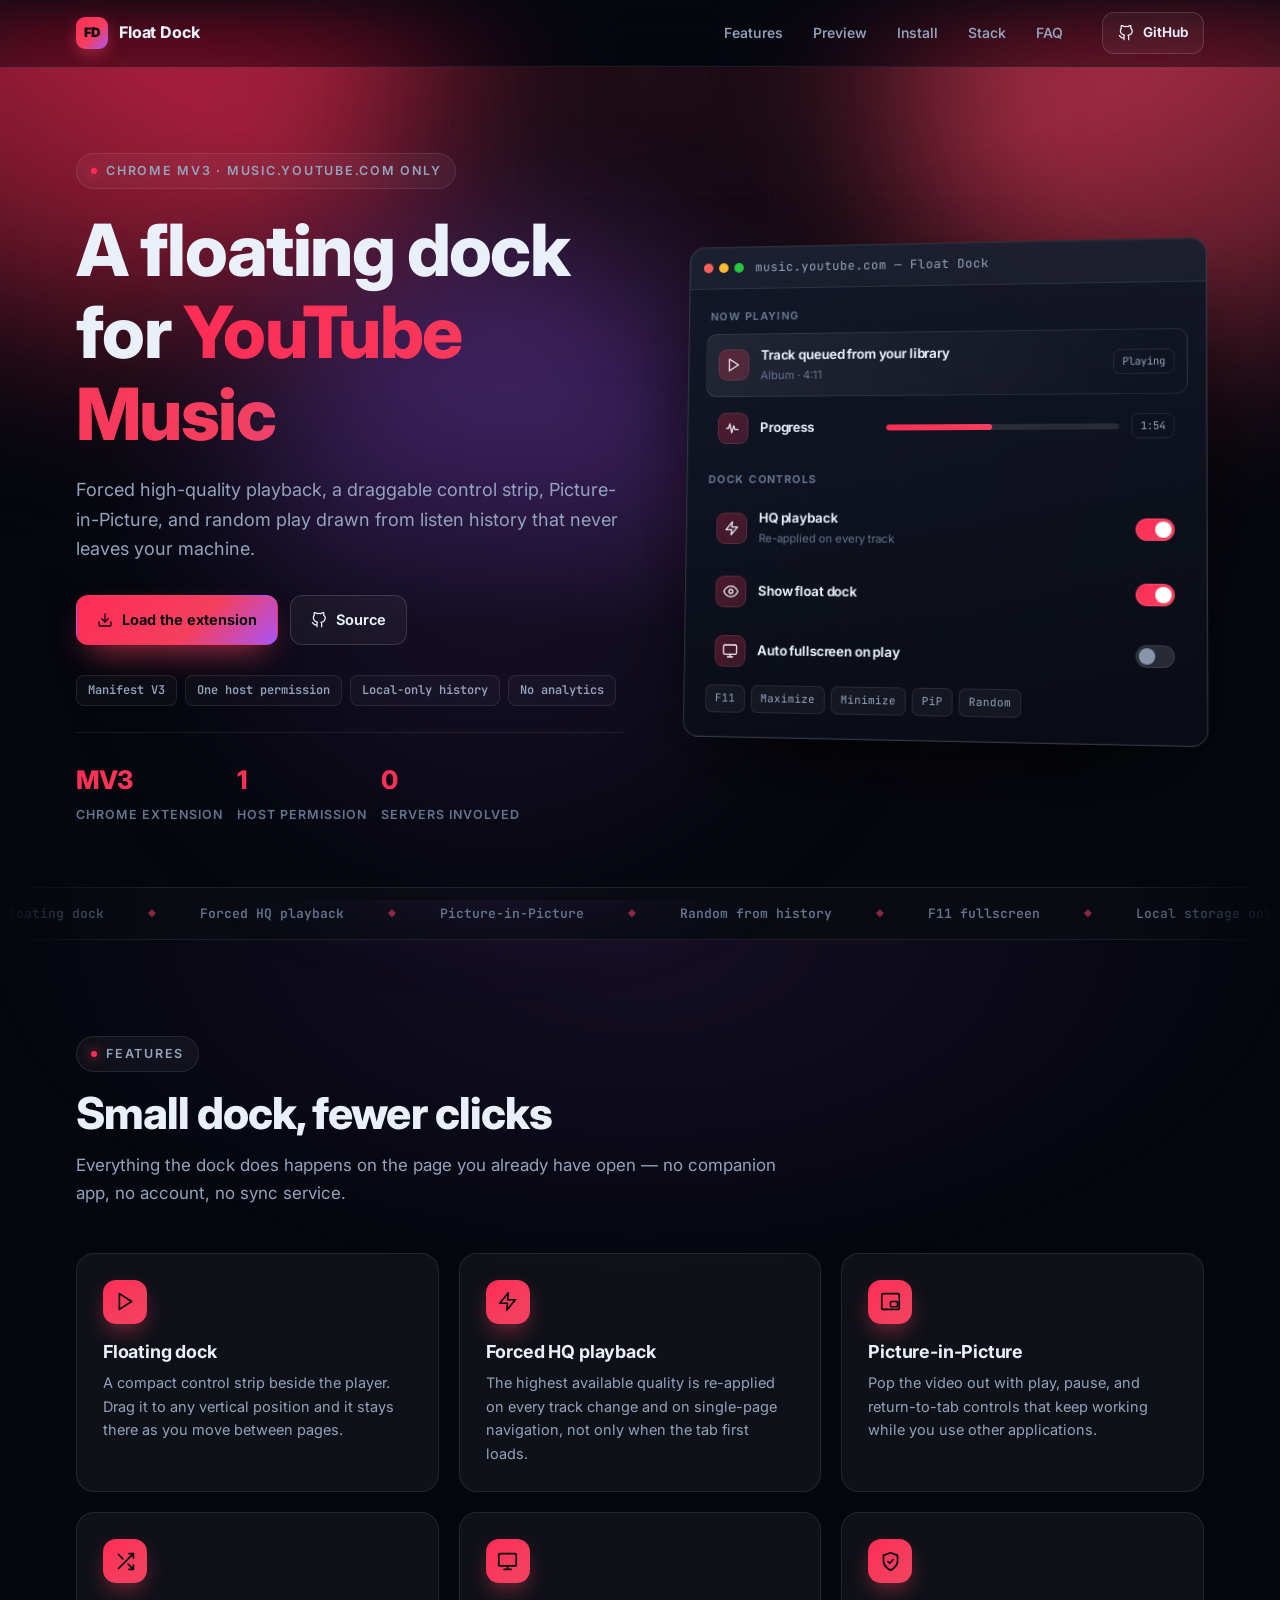
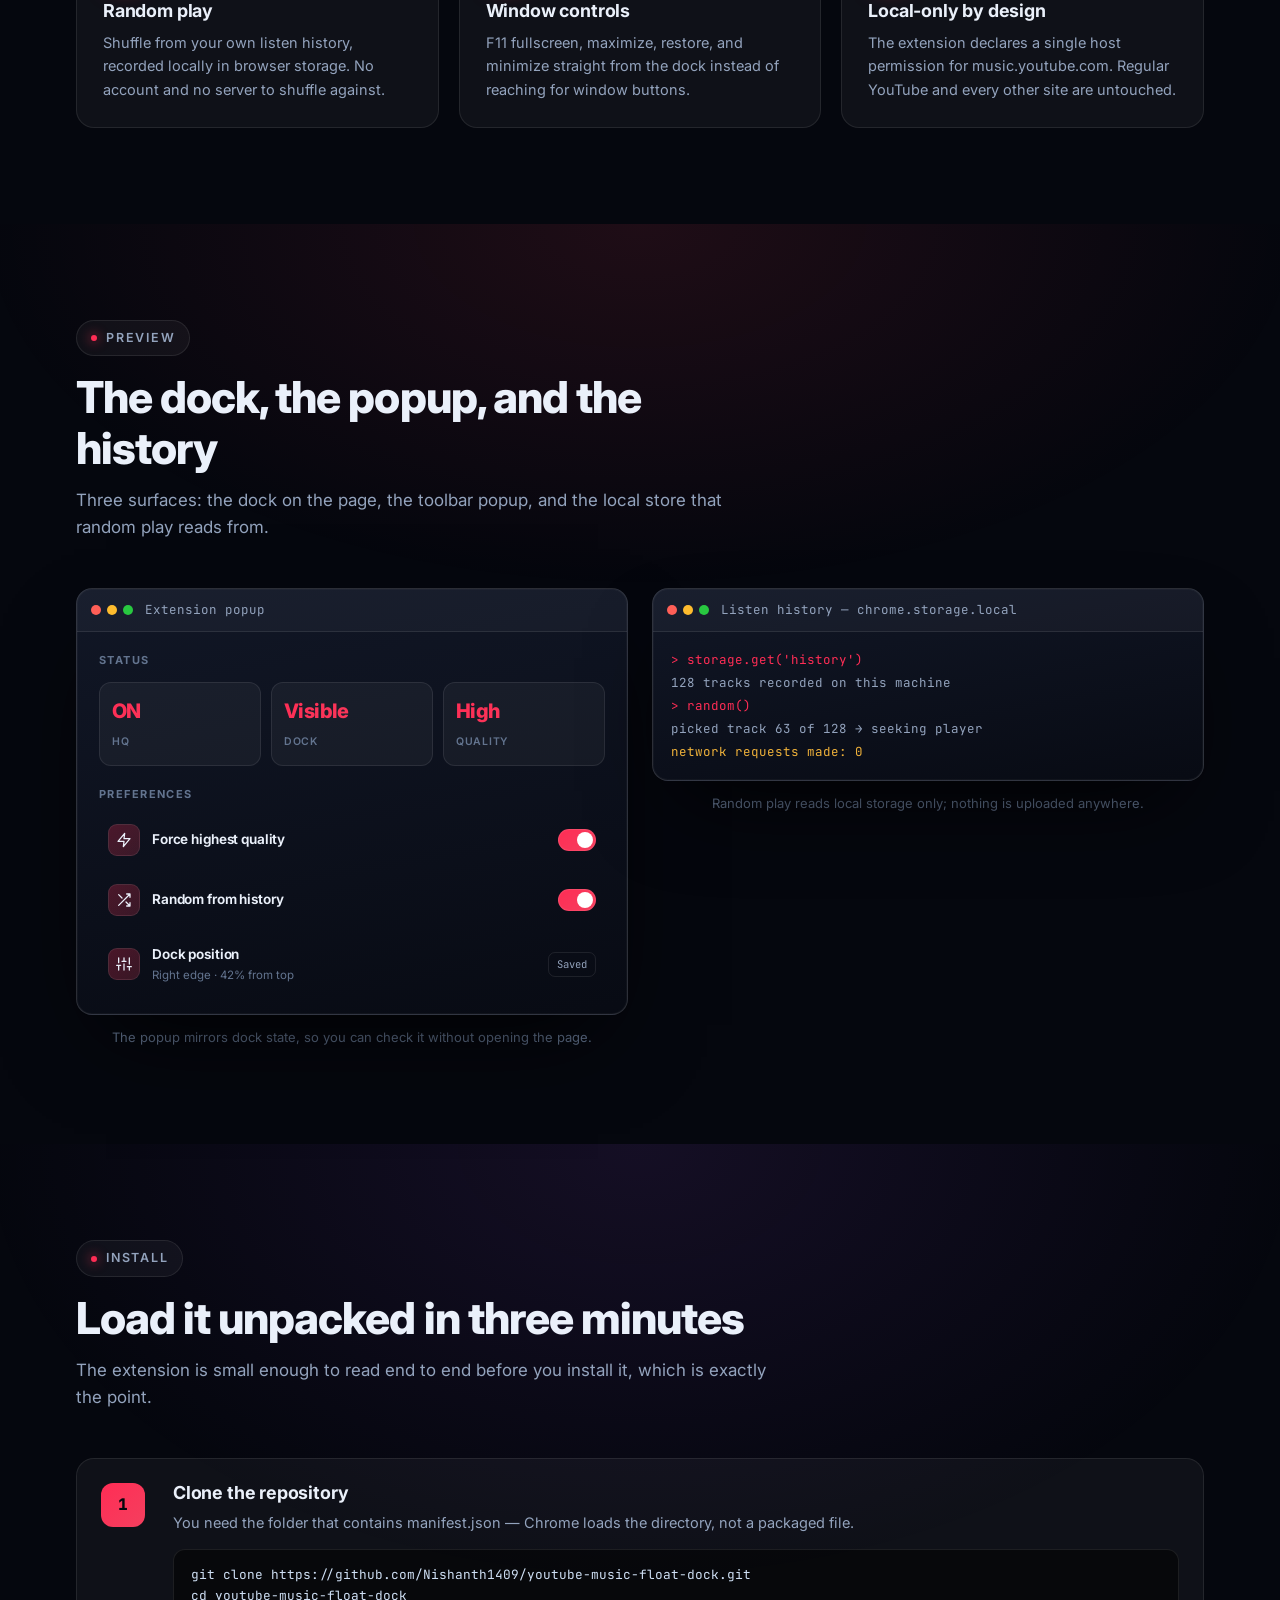
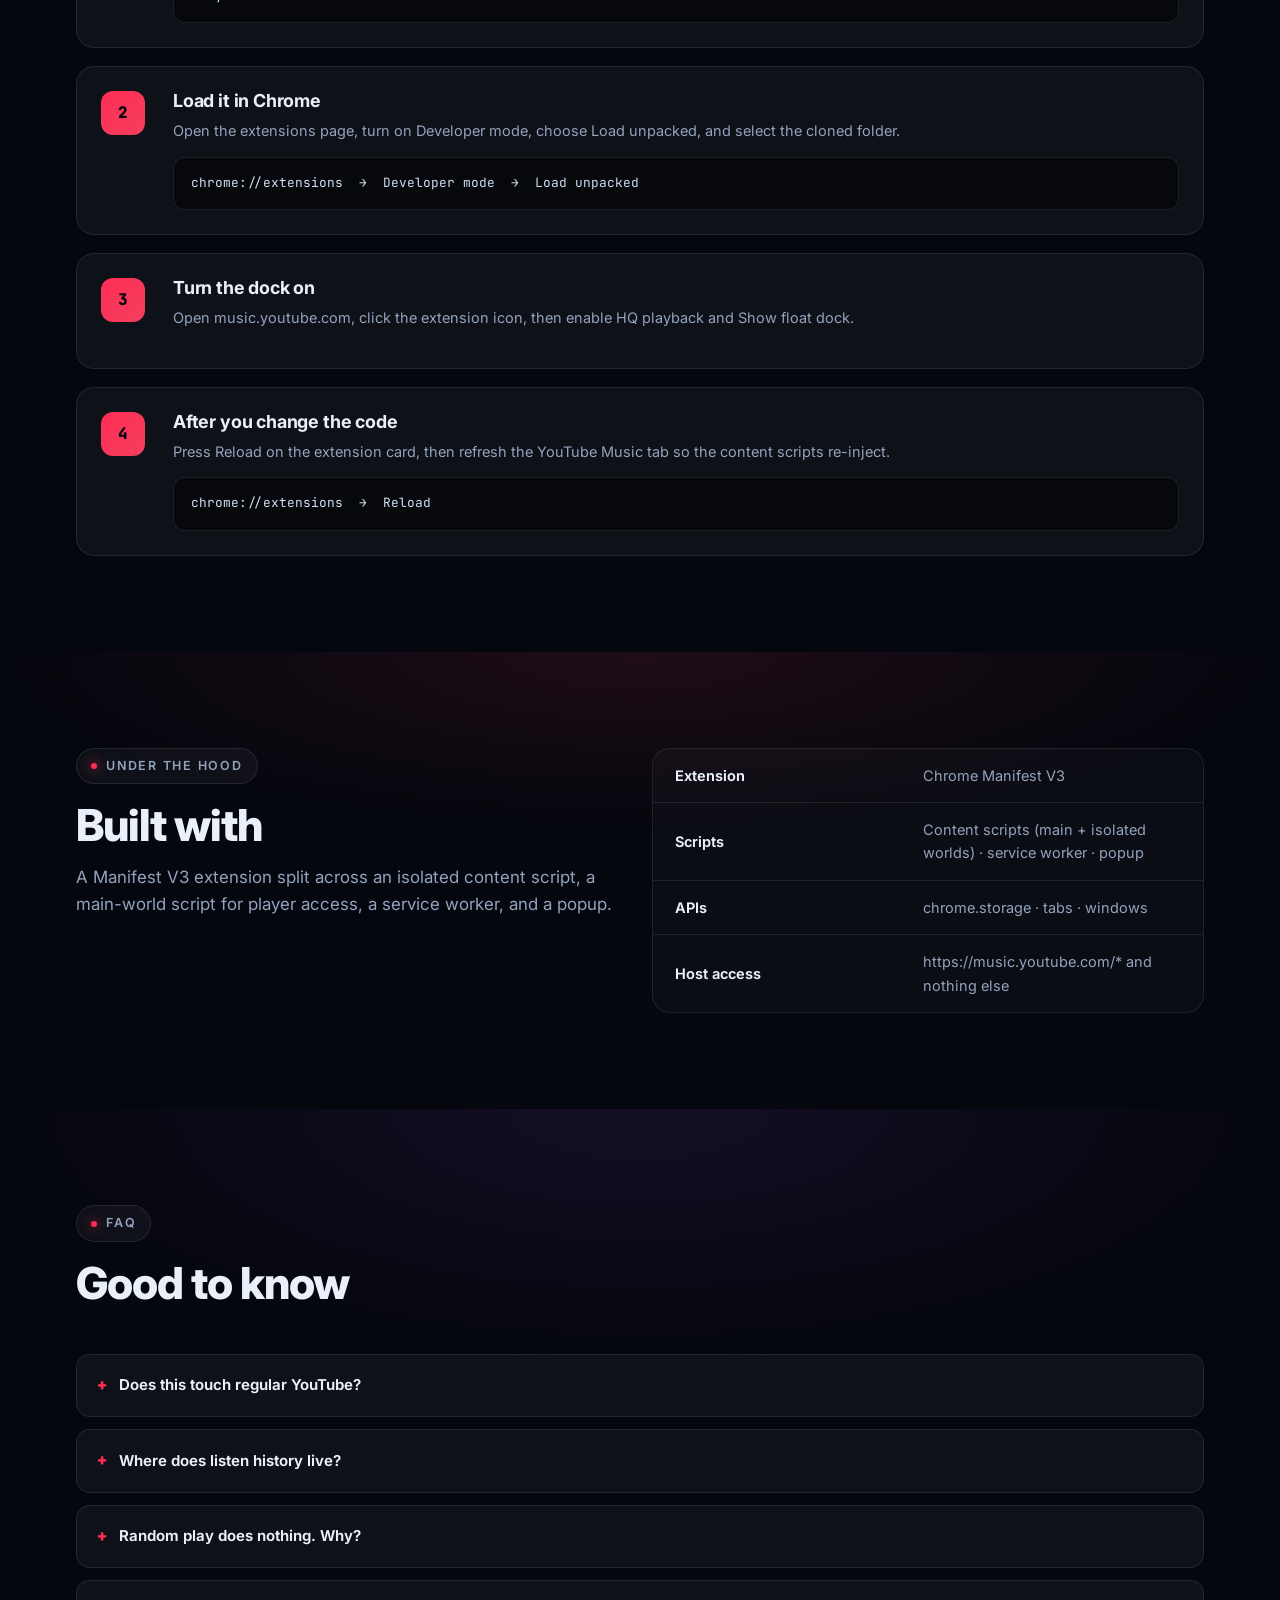
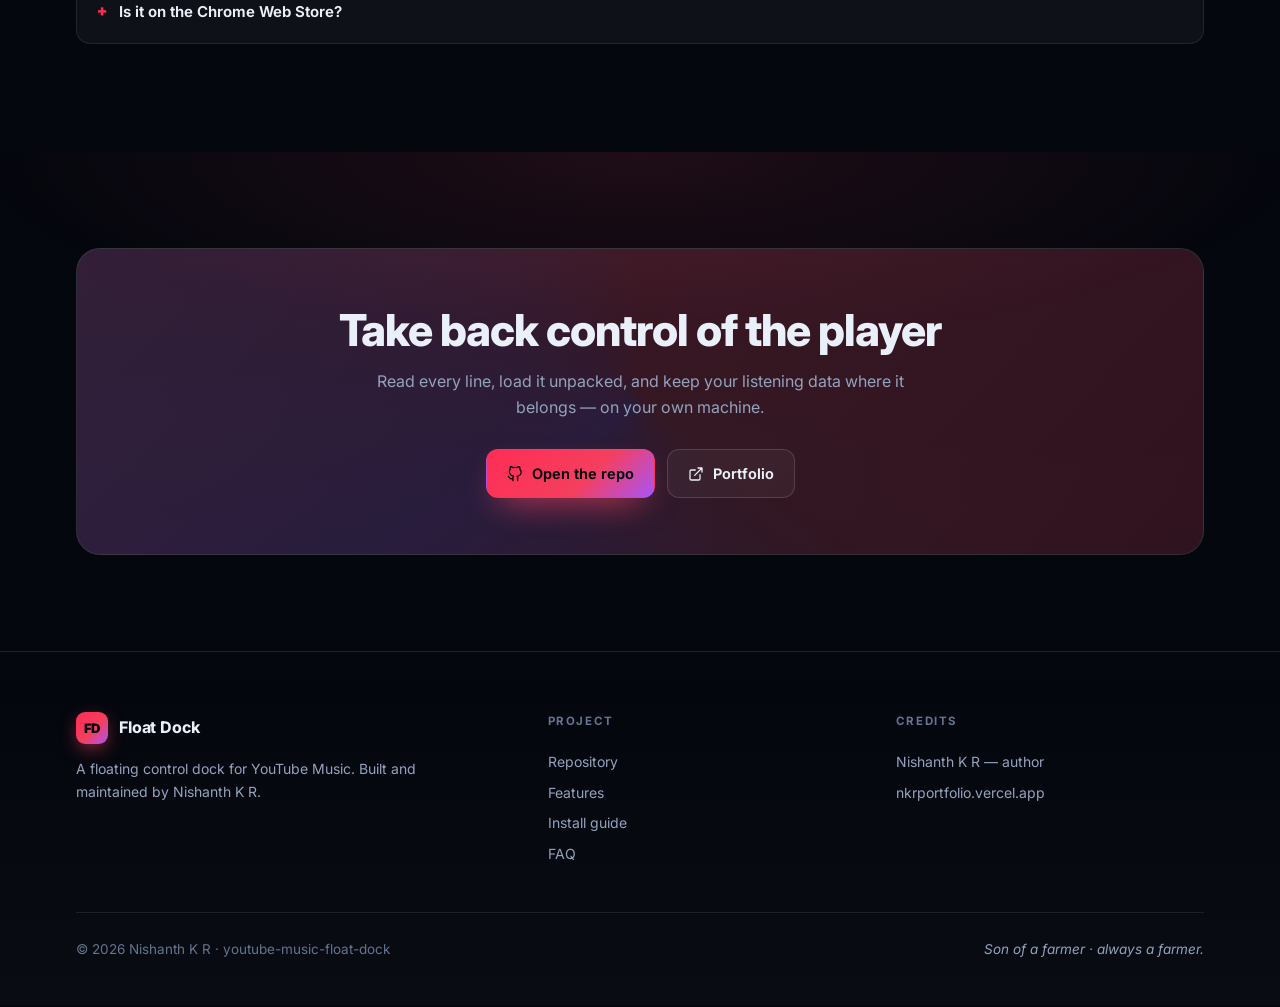
==== commit 30d0fd59: "Fix showcase site layout on narrow screens" ====
--- a/docs/index.html
+++ b/docs/index.html
@@ -112,6 +112,11 @@
 /* ---------- hero ---------- */
 .hero{padding:86px 0 60px}
 .hero-grid{display:grid;grid-template-columns:1.02fr .98fr;gap:56px;align-items:center}
+/* grid/flex children default to an automatic minimum of their min-content width,
+   which lets nowrap text inside the mock windows push tracks past the viewport */
+.hero-grid>*,.cards>*,.gal>*,.two>*,.steps>*,.step>*,.tr>*,.fgrid>*,.mstats>*{min-width:0}
+.mock,.mock-bar,.mock-body,.mrow,.mtag{min-width:0}
+.mock{max-width:100%}
 .hero h1{margin:20px 0 20px}
 .hero .lead{font-size:1.13rem}
 .cta{display:flex;flex-wrap:wrap;gap:12px;margin:32px 0 30px}
@@ -139,7 +144,7 @@
 .dots i:nth-child(1){background:#ff5f57}.dots i:nth-child(2){background:#febc2e}
 .dots i:nth-child(3){background:#28c840}
 .mock-title{font-size:12.5px;color:var(--mut);font-family:var(--fm);margin-left:4px;
-  white-space:nowrap;overflow:hidden;text-overflow:ellipsis}
+  white-space:nowrap;overflow:hidden;text-overflow:ellipsis;min-width:0}
 .mock-body{padding:18px}
 .mock-glow{position:absolute;inset:0;pointer-events:none}
 .mock-holder{position:relative}
@@ -308,6 +313,13 @@
   .mstats{grid-template-columns:1fr}
   .step{grid-template-columns:1fr;gap:14px}
 }
+@media(max-width:520px){
+  .cards,.gal{grid-template-columns:1fr}
+  h1{font-size:2.15rem}
+  .hero .lead{font-size:1.02rem}
+  .mock-body{padding:13px}
+  .mrow{padding:9px 8px;gap:9px}
+}
 @media(min-width:1700px){
   :root{--maxw:1420px}
   h1{font-size:5rem}
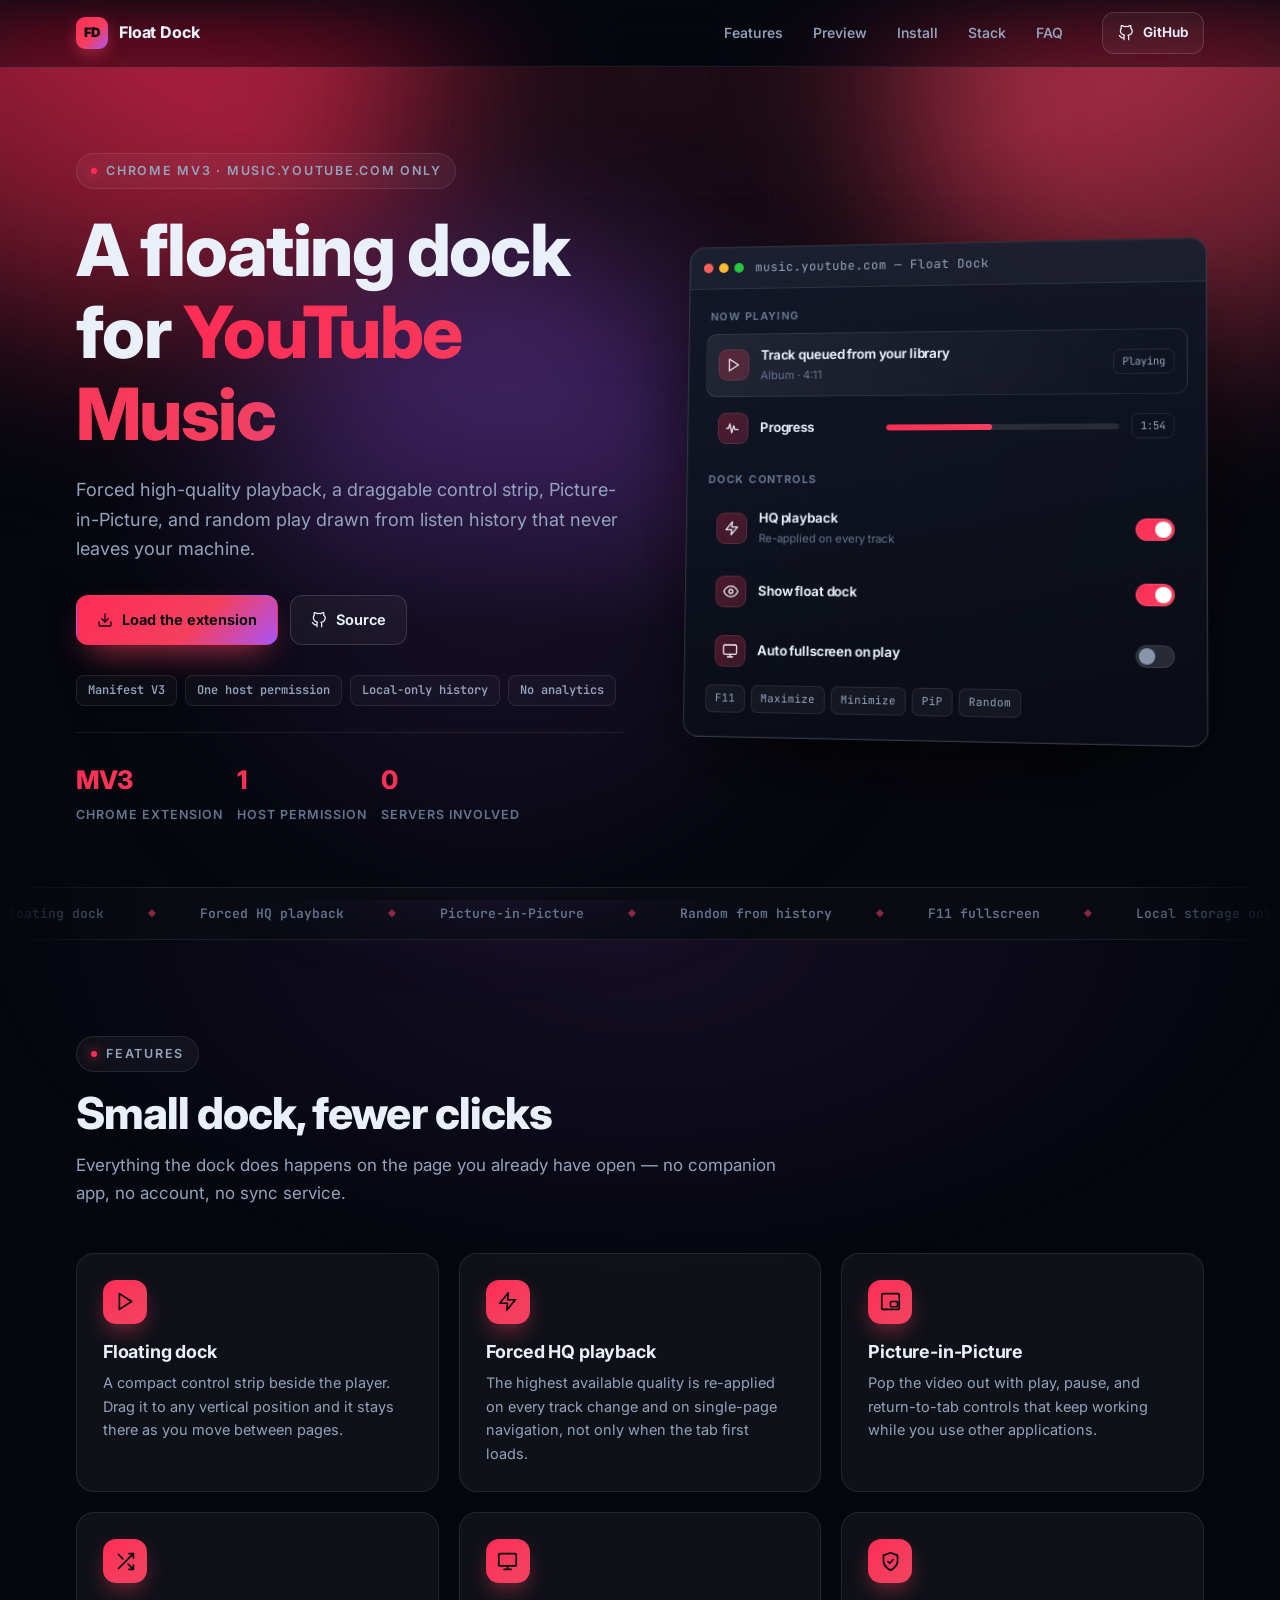
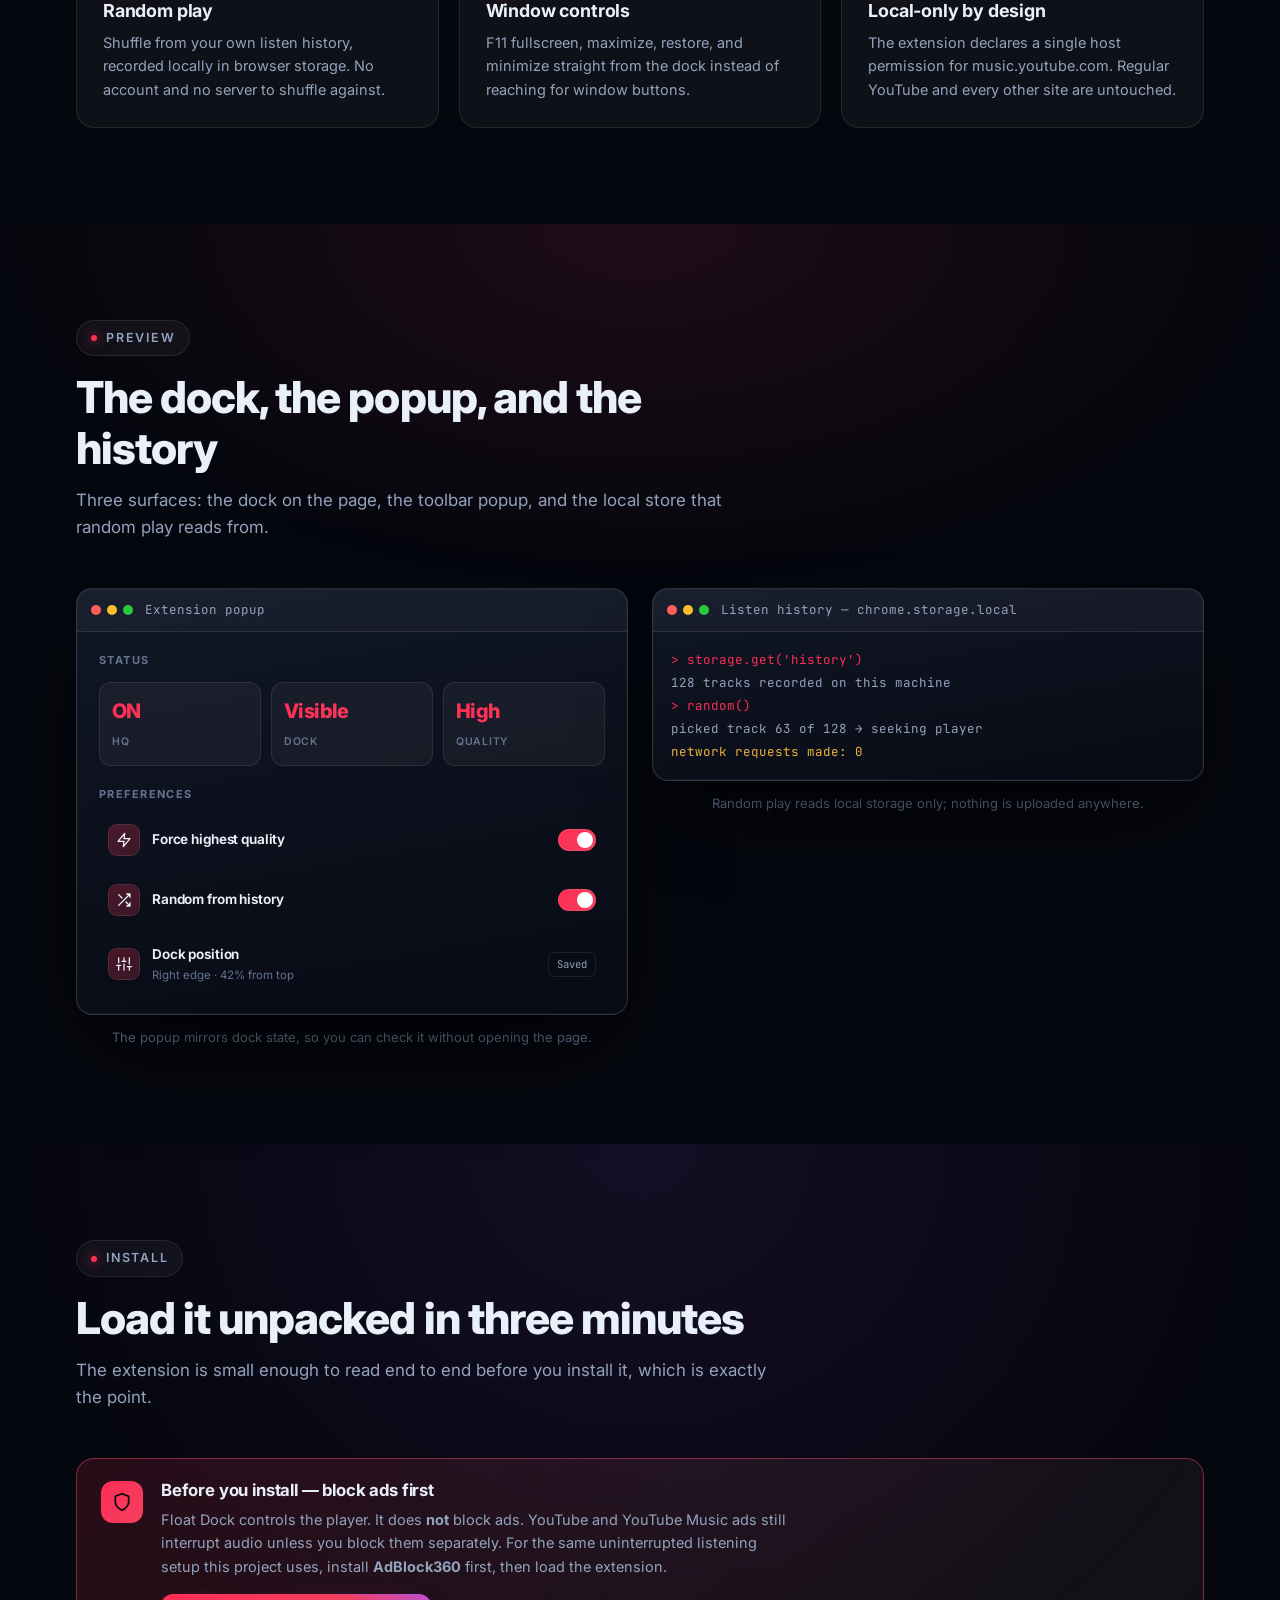
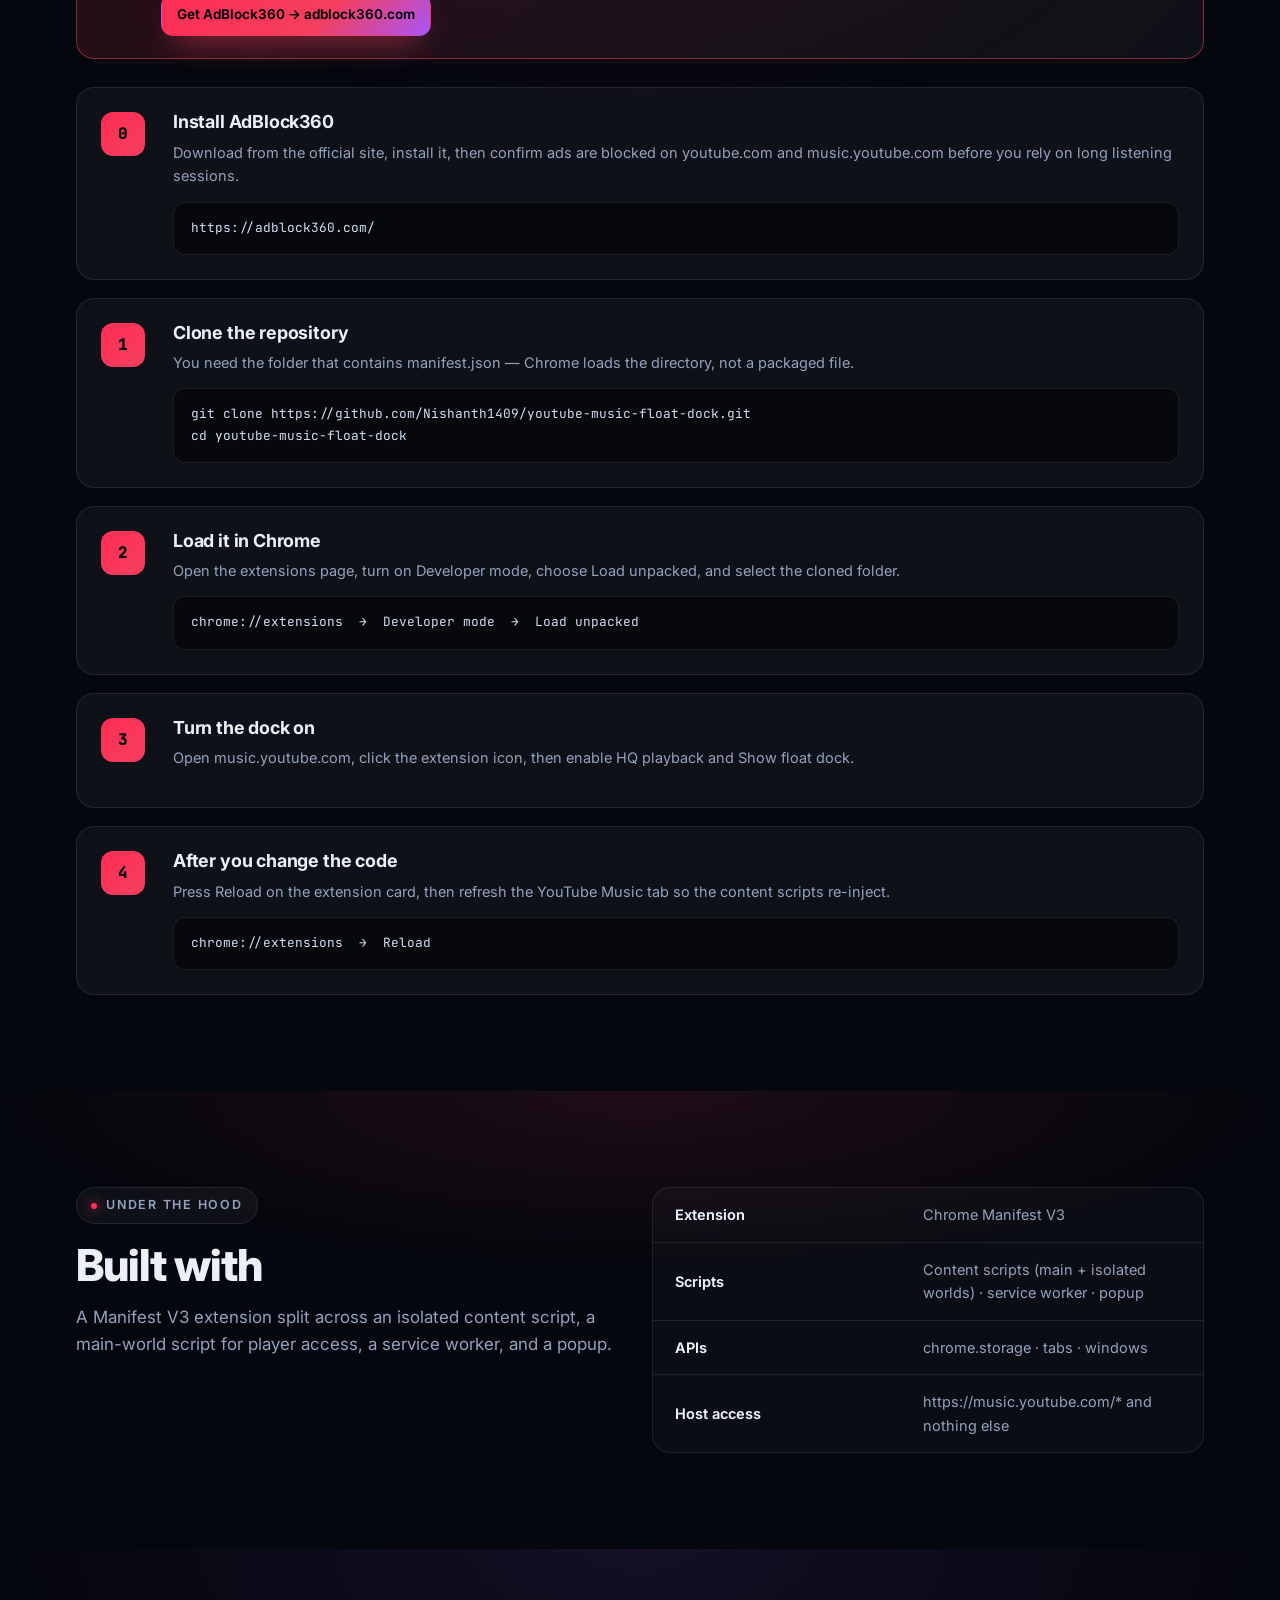
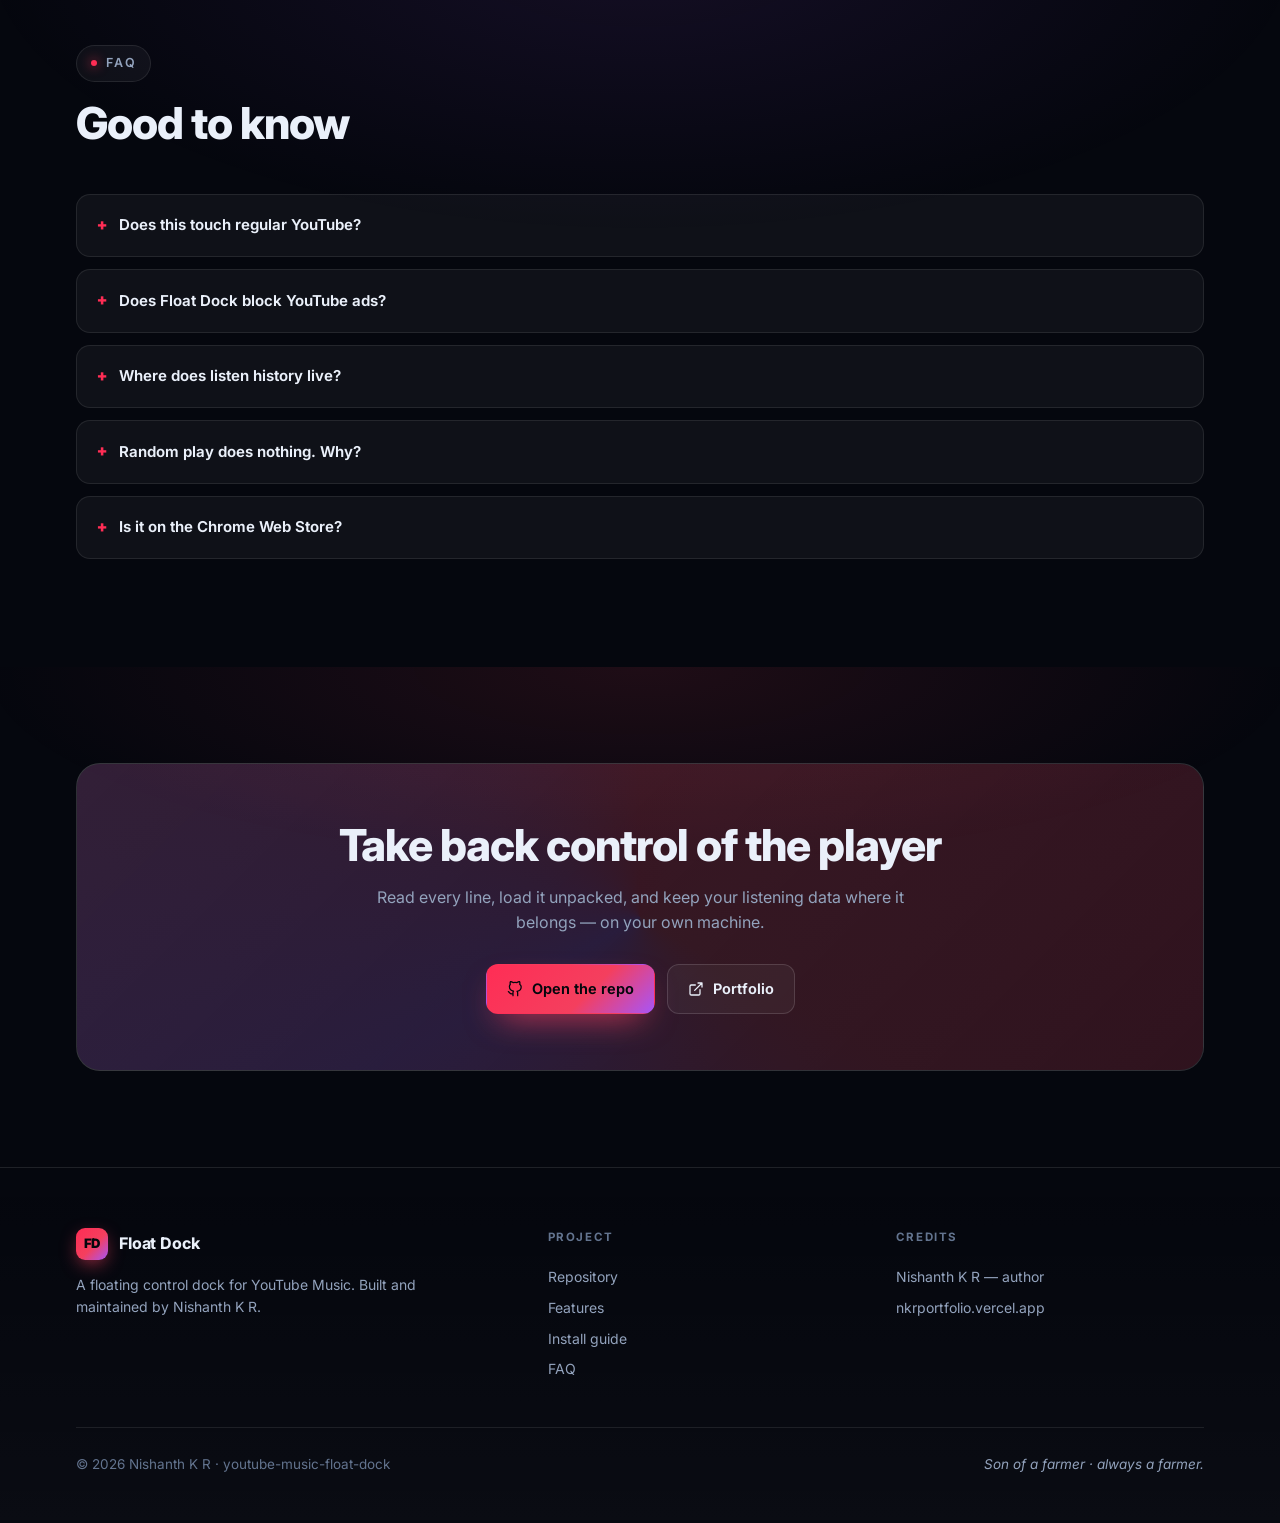
==== commit ed10f5ee: "Tell users to install AdBlock360 before Float Dock for uninterrupted YouTube Music listening." ====
--- a/docs/index.html
+++ b/docs/index.html
@@ -240,6 +240,15 @@
   font-family:var(--fm);background:linear-gradient(135deg,var(--a1),var(--a2));color:#04070d}
 .step h3{margin-bottom:8px}
 .step p{color:var(--mut);font-size:14.5px;margin-bottom:14px}
+.notice{display:grid;grid-template-columns:auto 1fr;gap:18px;align-items:start;padding:22px 24px;
+  margin-bottom:28px;border-radius:var(--r);border:1px solid color-mix(in srgb,var(--a1) 42%,var(--stroke));
+  background:linear-gradient(135deg,color-mix(in srgb,var(--a1) 14%,transparent),var(--card))}
+.notice-ico{width:42px;height:42px;border-radius:12px;display:grid;place-items:center;flex:0 0 auto;
+  background:linear-gradient(135deg,var(--a1),var(--a2));color:#04070d}
+.notice-ico svg{width:20px;height:20px}
+.notice h3{margin:0 0 8px;font-size:1.05rem}
+.notice p{color:var(--mut);font-size:14.5px;margin:0 0 14px;max-width:70ch}
+.notice .btn{margin-top:2px}
 pre{margin:0;padding:15px 17px;border-radius:12px;background:rgba(0,0,0,.5);
   border:1px solid var(--stroke);overflow-x:auto}
 code{font-family:var(--fm);font-size:12.8px;color:#cfe0f5;white-space:pre}
@@ -394,7 +403,15 @@
         <h2>Load it unpacked in three minutes</h2>
         <p class="lead">The extension is small enough to read end to end before you install it, which is exactly the point.</p>
       </div>
-      <div class="steps"><div class="step rv"><div class="sn">1</div><div><h3>Clone the repository</h3><p>You need the folder that contains manifest.json — Chrome loads the directory, not a packaged file.</p><pre><code>git clone https://github.com/Nishanth1409/youtube-music-float-dock.git
+      <div class="notice rv">
+        <div class="notice-ico" aria-hidden="true"><svg viewBox="0 0 24 24" fill="none" stroke="currentColor" stroke-width="2" stroke-linecap="round" stroke-linejoin="round"><path d="M12 22s8-4 8-10V5l-8-3-8 3v7c0 6 8 10 8 10z"/></svg></div>
+        <div>
+          <h3>Before you install — block ads first</h3>
+          <p>Float Dock controls the player. It does <strong>not</strong> block ads. YouTube and YouTube Music ads still interrupt audio unless you block them separately. For the same uninterrupted listening setup this project uses, install <strong>AdBlock360</strong> first, then load the extension.</p>
+          <a class="btn btn-p btn-s" href="https://adblock360.com/" target="_blank" rel="noopener">Get AdBlock360 → adblock360.com</a>
+        </div>
+      </div>
+      <div class="steps"><div class="step rv"><div class="sn">0</div><div><h3>Install AdBlock360</h3><p>Download from the official site, install it, then confirm ads are blocked on youtube.com and music.youtube.com before you rely on long listening sessions.</p><pre><code>https://adblock360.com/</code></pre></div></div><div class="step rv"><div class="sn">1</div><div><h3>Clone the repository</h3><p>You need the folder that contains manifest.json — Chrome loads the directory, not a packaged file.</p><pre><code>git clone https://github.com/Nishanth1409/youtube-music-float-dock.git
 cd youtube-music-float-dock</code></pre></div></div><div class="step rv"><div class="sn">2</div><div><h3>Load it in Chrome</h3><p>Open the extensions page, turn on Developer mode, choose Load unpacked, and select the cloned folder.</p><pre><code>chrome://extensions  →  Developer mode  →  Load unpacked</code></pre></div></div><div class="step rv"><div class="sn">3</div><div><h3>Turn the dock on</h3><p>Open music.youtube.com, click the extension icon, then enable HQ playback and Show float dock.</p></div></div><div class="step rv"><div class="sn">4</div><div><h3>After you change the code</h3><p>Press Reload on the extension card, then refresh the YouTube Music tab so the content scripts re-inject.</p><pre><code>chrome://extensions  →  Reload</code></pre></div></div></div>
     </div>
   </section>
@@ -416,7 +433,7 @@
         <span class="eyebrow"><span class="dot"></span>FAQ</span>
         <h2>Good to know</h2>
       </div>
-      <details class="rv"><summary>Does this touch regular YouTube?</summary><p>No. The manifest requests music.youtube.com only, so youtube.com is never injected into.</p></details><details class="rv"><summary>Where does listen history live?</summary><p>In chrome.storage on your own machine. There is no backend, so there is nothing to upload it to.</p></details><details class="rv"><summary>Random play does nothing. Why?</summary><p>History needs a few entries first. Play some music normally, then try Random again.</p></details><details class="rv"><summary>Is it on the Chrome Web Store?</summary><p>Not at the moment. Load it unpacked from the repository — the source is short and readable.</p></details>
+      <details class="rv"><summary>Does this touch regular YouTube?</summary><p>No. The manifest requests music.youtube.com only, so youtube.com is never injected into.</p></details><details class="rv"><summary>Does Float Dock block YouTube ads?</summary><p>No. It only adds the dock, HQ, PiP, and random play. For uninterrupted audio, install an ad blocker first. This project is used with <a href="https://adblock360.com/" target="_blank" rel="noopener">AdBlock360</a> on YouTube and YouTube Music.</p></details><details class="rv"><summary>Where does listen history live?</summary><p>In chrome.storage on your own machine. There is no backend, so there is nothing to upload it to.</p></details><details class="rv"><summary>Random play does nothing. Why?</summary><p>History needs a few entries first. Play some music normally, then try Random again.</p></details><details class="rv"><summary>Is it on the Chrome Web Store?</summary><p>Not at the moment. Load it unpacked from the repository — the source is short and readable.</p></details>
     </div>
   </section>
 
